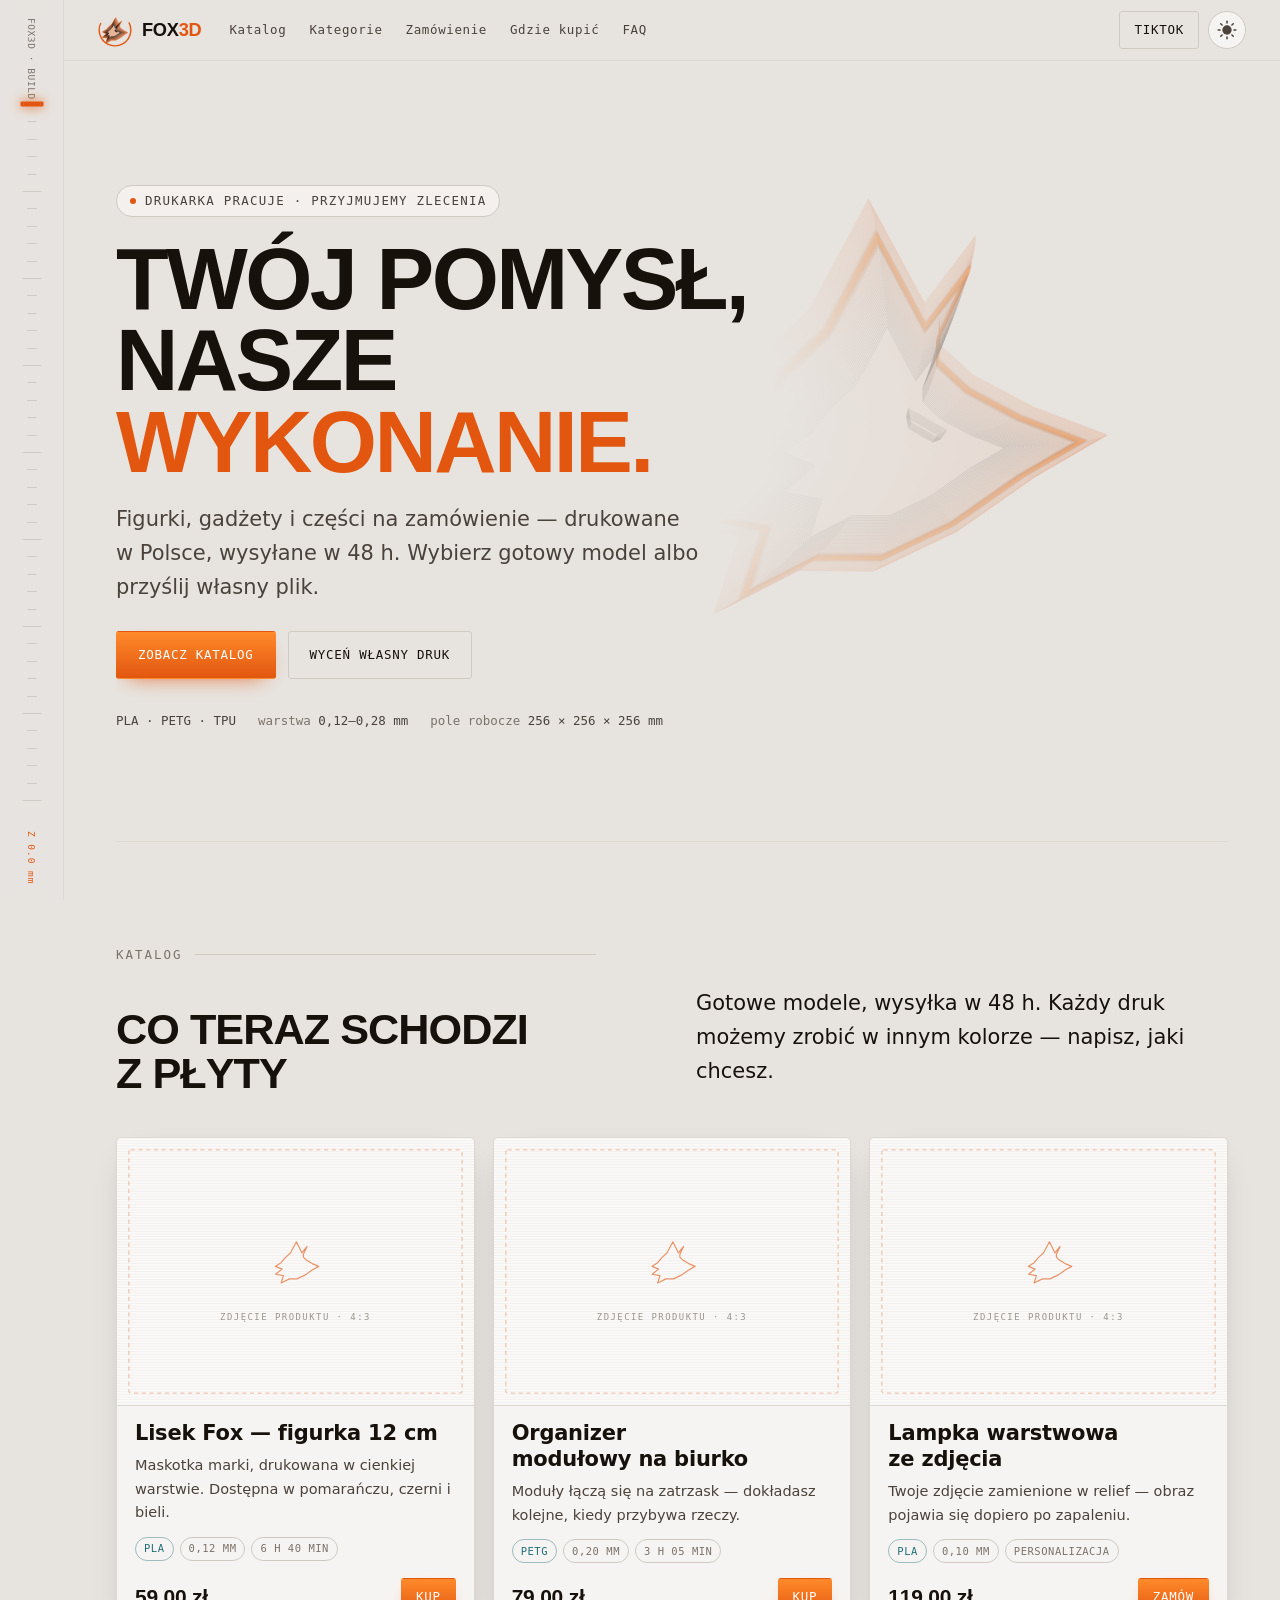
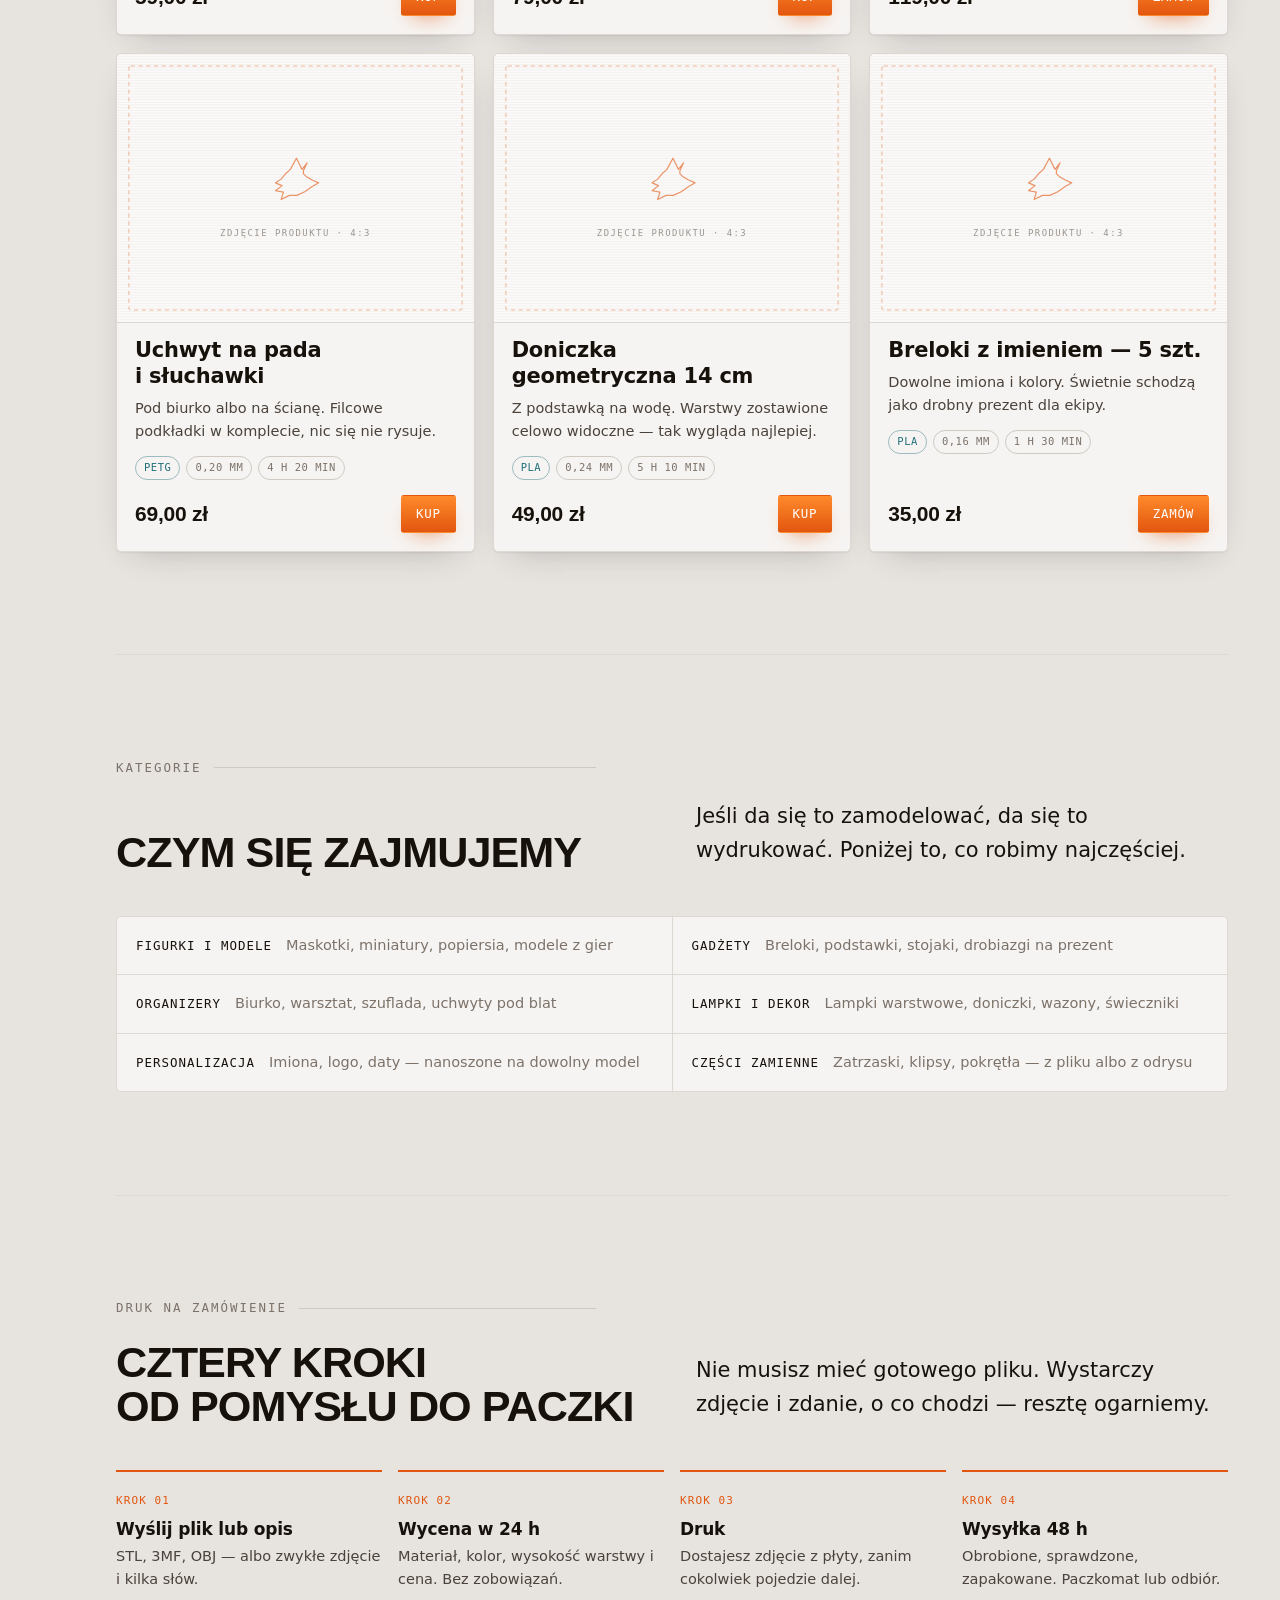
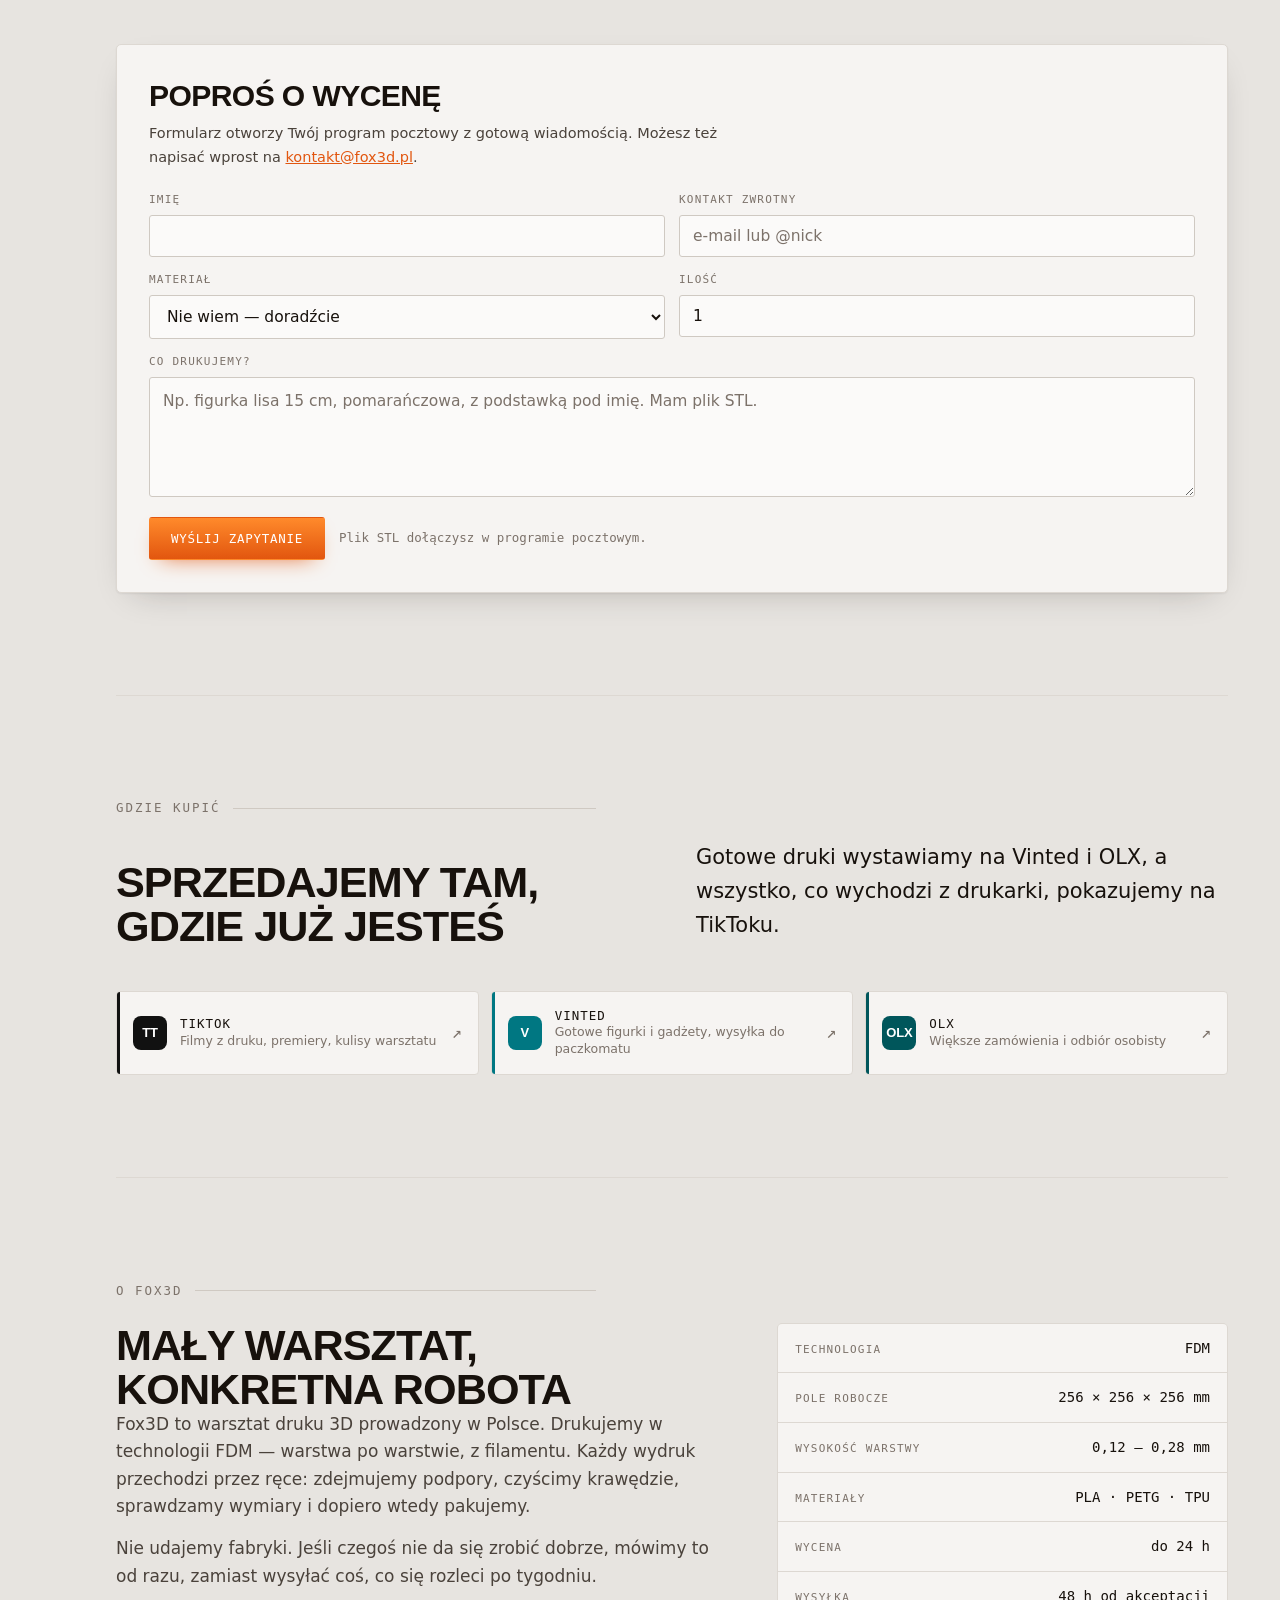
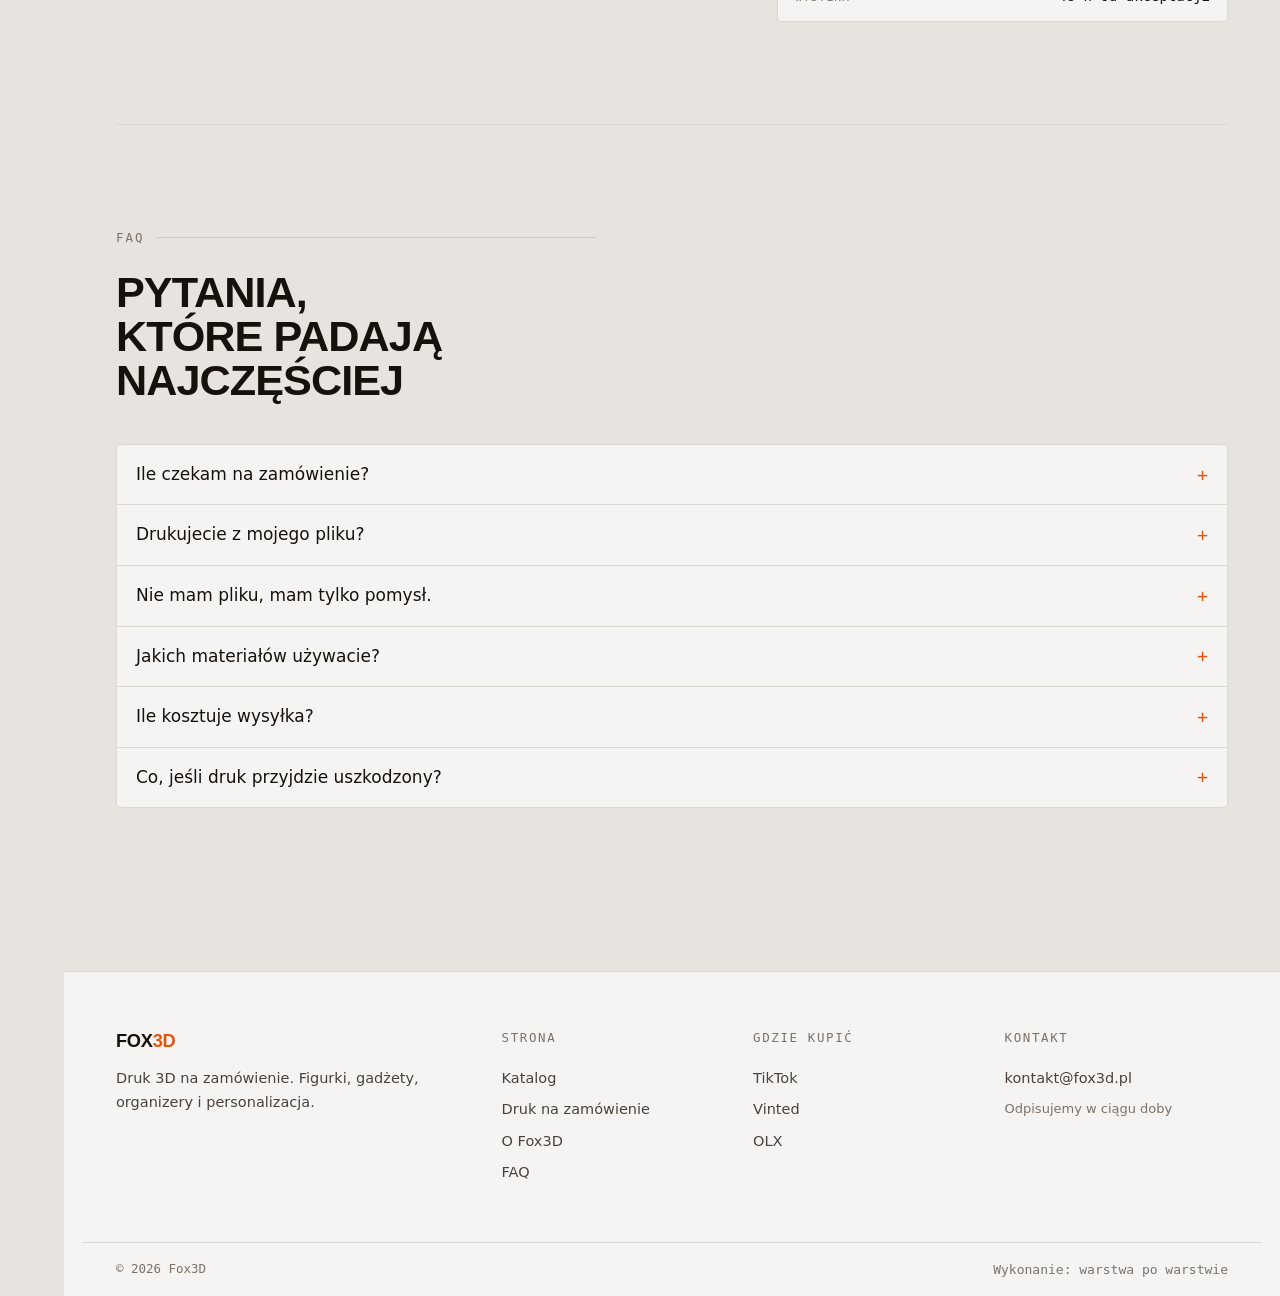
==== index.html @ 12a4b084 "Dodaj stronę Fox3D — sklep z drukiem 3D Przeniesienie gotowej aplikacji z repozytorium Cloude-work. " ====
<!doctype html>
<html lang="pl">
<head>
<meta charset="utf-8">
<meta name="viewport" content="width=device-width,initial-scale=1">
<title>Fox3D — druk 3D na zamówienie | figurki, gadżety, personalizacja</title>
<meta name="description" content="Fox3D — druk 3D na zamówienie. Figurki, gadżety, organizery i lampki drukowane w Polsce. Przyślij własny plik albo wybierz gotowy model. Wysyłka w 48 h.">
<meta name="theme-color" content="#0F0C0A" media="(prefers-color-scheme: dark)">
<meta name="theme-color" content="#E7E4E0" media="(prefers-color-scheme: light)">
<link rel="icon" href="favicon.svg" type="image/svg+xml">

<!-- ZMIEŃ: adres strony i zdjęcie podglądu, gdy będzie znany hosting -->
<meta property="og:type" content="website">
<meta property="og:title" content="Fox3D — druk 3D na zamówienie">
<meta property="og:description" content="Figurki, gadżety i części drukowane w Polsce. Przyślij własny plik albo wybierz gotowy model.">
<meta property="og:locale" content="pl_PL">

<link rel="stylesheet" href="assets/css/style.css">
</head>
<body>

<a class="skip" href="#tresc">Przejdź do treści</a>

<!-- listwa wysokości druku — rośnie przy przewijaniu -->
<div class="zrail" aria-hidden="true">
  <div class="cap">FOX3D · BUILD</div>
  <div class="ticks" id="ticks">
    <div class="fill" id="zfill"></div>
    <div class="head" id="zhead"></div>
  </div>
  <div class="zval" id="zval">Z 0.0 mm</div>
</div>

<header class="top">
  <a class="lockup" href="#gora" aria-label="Fox3D — początek strony">
    <canvas id="markCanvas" width="72" height="72" aria-hidden="true"></canvas>
    <span class="wordmark">Fox<i>3D</i></span>
  </a>

  <nav class="nav" aria-label="Główna">
    <a href="#katalog">Katalog</a>
    <a href="#kategorie">Kategorie</a>
    <a href="#zamowienie">Zamówienie</a>
    <a href="#gdzie-kupic">Gdzie kupić</a>
    <a href="#faq">FAQ</a>
  </nav>

  <div class="top-actions">
    <!-- ZMIEŃ: link do profilu TikTok -->
    <a class="btn btn-sm btn-ghost tt" href="https://www.tiktok.com/@fox3d" target="_blank" rel="noopener">TikTok</a>

    <!-- słońce zmienia się w księżyc: maska wycina kęs z tarczy, promienie chowają się do środka -->
    <button class="tgl" id="themeBtn" type="button" aria-pressed="false" aria-label="Włącz motyw ciemny">
      <svg class="tgl-icon" viewBox="0 0 24 24" aria-hidden="true" focusable="false">
        <mask id="foxMoonMask">
          <rect x="0" y="0" width="24" height="24" fill="#fff"></rect>
          <circle class="cut" cx="12" cy="12" r="7" fill="#000"></circle>
        </mask>
        <circle class="disc" cx="12" cy="12" r="5.6" mask="url(#foxMoonMask)"></circle>
        <g class="rays" stroke-linecap="round">
          <line x1="12" y1="1.4" x2="12" y2="3.6"></line>
          <line x1="12" y1="20.4" x2="12" y2="22.6"></line>
          <line x1="1.4" y1="12" x2="3.6" y2="12"></line>
          <line x1="20.4" y1="12" x2="22.6" y2="12"></line>
          <line x1="4.5" y1="4.5" x2="6.1" y2="6.1"></line>
          <line x1="17.9" y1="17.9" x2="19.5" y2="19.5"></line>
          <line x1="4.5" y1="19.5" x2="6.1" y2="17.9"></line>
          <line x1="17.9" y1="6.1" x2="19.5" y2="4.5"></line>
        </g>
      </svg>
    </button>
  </div>
</header>

<main id="tresc">
  <span id="gora"></span>

  <!-- ============================ HERO ============================ -->
  <section class="hero">
    <canvas id="foxCanvas" aria-hidden="true"></canvas>
    <div class="hero-inner">
      <span class="badge" style="--i:0"><span class="live" aria-hidden="true"></span>Drukarka pracuje · przyjmujemy zlecenia</span>
      <h1><span class="line" style="--i:1">Twój pomysł,</span><span class="line" style="--i:2">nasze <em>wykonanie.</em></span></h1>
      <p style="--i:4">Figurki, gadżety i części na zamówienie — drukowane w Polsce, wysyłane w 48 h. Wybierz gotowy model albo przyślij własny plik.</p>
      <div class="cta-row" style="--i:5">
        <a class="btn btn-primary" href="#katalog">Zobacz katalog</a>
        <a class="btn btn-ghost" href="#zamowienie">Wyceń własny druk</a>
      </div>
      <div class="specline" style="--i:6">
        <span><b>PLA · PETG · TPU</b></span>
        <span>warstwa <b>0,12–0,28 mm</b></span>
        <span>pole robocze <b>256 × 256 × 256 mm</b></span>
      </div>
    </div>
  </section>

  <!-- ============================ KATALOG ============================ -->
  <section id="katalog" class="reveal">
    <p class="eyebrow">Katalog</p>
    <div class="sec-head">
      <h2>Co teraz schodzi<br>z płyty</h2>
      <p class="lead">Gotowe modele, wysyłka w 48 h. Każdy druk możemy zrobić w innym kolorze — napisz, jaki chcesz.</p>
    </div>

    <!--
      ZMIEŃ: zdjęcia produktów.
      Wrzuć pliki do assets/img/ i podmień atrybut src w każdym <img>.
      Proporcja 4:3, najlepiej 1200 × 900 px, format .webp lub .jpg.
    -->
    <div class="grid">

      <article class="card">
        <div class="thumb"><img src="assets/img/placeholder.svg" alt="Figurka liska Fox3D, wysokość 12 cm" loading="lazy" width="1200" height="900"></div>
        <h3>Lisek Fox — figurka 12 cm</h3>
        <p class="desc">Maskotka marki, drukowana w cienkiej warstwie. Dostępna w pomarańczu, czerni i bieli.</p>
        <ul class="chips">
          <li class="chip mat">PLA</li><li class="chip">0,12 mm</li><li class="chip">6 h 40 min</li>
        </ul>
        <div class="buy">
          <span class="price">59,00 zł</span>
          <a class="btn btn-sm btn-primary" href="#gdzie-kupic">Kup</a>
        </div>
      </article>

      <article class="card">
        <div class="thumb"><img src="assets/img/placeholder.svg" alt="Modułowy organizer na biurko" loading="lazy" width="1200" height="900"></div>
        <h3>Organizer modułowy na biurko</h3>
        <p class="desc">Moduły łączą się na zatrzask — dokładasz kolejne, kiedy przybywa rzeczy.</p>
        <ul class="chips">
          <li class="chip mat">PETG</li><li class="chip">0,20 mm</li><li class="chip">3 h 05 min</li>
        </ul>
        <div class="buy">
          <span class="price">79,00 zł</span>
          <a class="btn btn-sm btn-primary" href="#gdzie-kupic">Kup</a>
        </div>
      </article>

      <article class="card">
        <div class="thumb"><img src="assets/img/placeholder.svg" alt="Lampka warstwowa z wydrukowanym zdjęciem" loading="lazy" width="1200" height="900"></div>
        <h3>Lampka warstwowa ze zdjęcia</h3>
        <p class="desc">Twoje zdjęcie zamienione w relief — obraz pojawia się dopiero po zapaleniu.</p>
        <ul class="chips">
          <li class="chip mat">PLA</li><li class="chip">0,10 mm</li><li class="chip">personalizacja</li>
        </ul>
        <div class="buy">
          <span class="price">119,00 zł</span>
          <a class="btn btn-sm btn-primary" href="#zamowienie">Zamów</a>
        </div>
      </article>

      <article class="card">
        <div class="thumb"><img src="assets/img/placeholder.svg" alt="Uchwyt na pada i słuchawki" loading="lazy" width="1200" height="900"></div>
        <h3>Uchwyt na pada i słuchawki</h3>
        <p class="desc">Pod biurko albo na ścianę. Filcowe podkładki w komplecie, nic się nie rysuje.</p>
        <ul class="chips">
          <li class="chip mat">PETG</li><li class="chip">0,20 mm</li><li class="chip">4 h 20 min</li>
        </ul>
        <div class="buy">
          <span class="price">69,00 zł</span>
          <a class="btn btn-sm btn-primary" href="#gdzie-kupic">Kup</a>
        </div>
      </article>

      <article class="card">
        <div class="thumb"><img src="assets/img/placeholder.svg" alt="Geometryczna doniczka o wysokości 14 cm" loading="lazy" width="1200" height="900"></div>
        <h3>Doniczka geometryczna 14 cm</h3>
        <p class="desc">Z podstawką na wodę. Warstwy zostawione celowo widoczne — tak wygląda najlepiej.</p>
        <ul class="chips">
          <li class="chip mat">PLA</li><li class="chip">0,24 mm</li><li class="chip">5 h 10 min</li>
        </ul>
        <div class="buy">
          <span class="price">49,00 zł</span>
          <a class="btn btn-sm btn-primary" href="#gdzie-kupic">Kup</a>
        </div>
      </article>

      <article class="card">
        <div class="thumb"><img src="assets/img/placeholder.svg" alt="Breloki z imionami, zestaw pięciu sztuk" loading="lazy" width="1200" height="900"></div>
        <h3>Breloki z imieniem — 5 szt.</h3>
        <p class="desc">Dowolne imiona i kolory. Świetnie schodzą jako drobny prezent dla ekipy.</p>
        <ul class="chips">
          <li class="chip mat">PLA</li><li class="chip">0,16 mm</li><li class="chip">1 h 30 min</li>
        </ul>
        <div class="buy">
          <span class="price">35,00 zł</span>
          <a class="btn btn-sm btn-primary" href="#zamowienie">Zamów</a>
        </div>
      </article>

    </div>
  </section>

  <!-- ============================ KATEGORIE ============================ -->
  <section id="kategorie" class="reveal">
    <p class="eyebrow">Kategorie</p>
    <div class="sec-head">
      <h2>Czym się zajmujemy</h2>
      <p class="lead">Jeśli da się to zamodelować, da się to wydrukować. Poniżej to, co robimy najczęściej.</p>
    </div>
    <ul class="cats">
      <li class="cat"><span class="cat-n">Figurki i modele</span><span class="cat-d">Maskotki, miniatury, popiersia, modele z gier</span></li>
      <li class="cat"><span class="cat-n">Gadżety</span><span class="cat-d">Breloki, podstawki, stojaki, drobiazgi na prezent</span></li>
      <li class="cat"><span class="cat-n">Organizery</span><span class="cat-d">Biurko, warsztat, szuflada, uchwyty pod blat</span></li>
      <li class="cat"><span class="cat-n">Lampki i dekor</span><span class="cat-d">Lampki warstwowe, doniczki, wazony, świeczniki</span></li>
      <li class="cat"><span class="cat-n">Personalizacja</span><span class="cat-d">Imiona, logo, daty — nanoszone na dowolny model</span></li>
      <li class="cat"><span class="cat-n">Części zamienne</span><span class="cat-d">Zatrzaski, klipsy, pokrętła — z pliku albo z odrysu</span></li>
    </ul>
  </section>

  <!-- ============================ ZAMÓWIENIE ============================ -->
  <section id="zamowienie" class="reveal">
    <p class="eyebrow">Druk na zamówienie</p>
    <div class="sec-head">
      <h2>Cztery kroki<br>od pomysłu do paczki</h2>
      <p class="lead">Nie musisz mieć gotowego pliku. Wystarczy zdjęcie i zdanie, o co chodzi — resztę ogarniemy.</p>
    </div>

    <ol class="steps">
      <li class="step"><span class="n">Krok 01</span><h3>Wyślij plik lub opis</h3>
        <p>STL, 3MF, OBJ — albo zwykłe zdjęcie i kilka słów.</p></li>
      <li class="step"><span class="n">Krok 02</span><h3>Wycena w 24 h</h3>
        <p>Materiał, kolor, wysokość warstwy i cena. Bez zobowiązań.</p></li>
      <li class="step"><span class="n">Krok 03</span><h3>Druk</h3>
        <p>Dostajesz zdjęcie z płyty, zanim cokolwiek pojedzie dalej.</p></li>
      <li class="step"><span class="n">Krok 04</span><h3>Wysyłka 48 h</h3>
        <p>Obrobione, sprawdzone, zapakowane. Paczkomat lub odbiór.</p></li>
    </ol>

    <div class="form-wrap">
      <form id="wycena" class="form" novalidate>
        <h3 class="form-title">Poproś o wycenę</h3>
        <p class="form-sub">Formularz otworzy Twój program pocztowy z gotową wiadomością. Możesz też napisać wprost na <a id="mailLink" href="mailto:kontakt@fox3d.pl">kontakt@fox3d.pl</a>.</p>

        <div class="fields">
          <label class="field">
            <span>Imię</span>
            <input type="text" name="imie" id="f-imie" autocomplete="given-name" required>
          </label>
          <label class="field">
            <span>Kontakt zwrotny</span>
            <input type="text" name="kontakt" id="f-kontakt" placeholder="e-mail lub @nick" required>
          </label>
          <label class="field">
            <span>Materiał</span>
            <select name="material" id="f-material">
              <option>Nie wiem — doradźcie</option>
              <option>PLA — figurki, dekoracje</option>
              <option>PETG — rzeczy używane na co dzień</option>
              <option>TPU — elastyczne</option>
            </select>
          </label>
          <label class="field">
            <span>Ilość</span>
            <input type="number" name="ilosc" id="f-ilosc" min="1" value="1" inputmode="numeric">
          </label>
          <label class="field field-wide">
            <span>Co drukujemy?</span>
            <textarea name="opis" id="f-opis" rows="4" placeholder="Np. figurka lisa 15 cm, pomarańczowa, z podstawką pod imię. Mam plik STL." required></textarea>
          </label>
        </div>

        <div class="form-foot">
          <button class="btn btn-primary" type="submit">Wyślij zapytanie</button>
          <span class="form-note" id="formNote" role="status">Plik STL dołączysz w programie pocztowym.</span>
        </div>
      </form>
    </div>
  </section>

  <!-- ============================ GDZIE KUPIĆ ============================ -->
  <section id="gdzie-kupic" class="reveal">
    <p class="eyebrow">Gdzie kupić</p>
    <div class="sec-head">
      <h2>Sprzedajemy tam,<br>gdzie już jesteś</h2>
      <p class="lead">Gotowe druki wystawiamy na Vinted i OLX, a wszystko, co wychodzi z drukarki, pokazujemy na TikToku.</p>
    </div>

    <!-- ZMIEŃ: linki do profili. Kafel, którego nie używasz, po prostu usuń. -->
    <div class="markets">
      <a class="market m-tiktok" href="https://www.tiktok.com/@fox3d" target="_blank" rel="noopener">
        <span class="glyph" aria-hidden="true">TT</span>
        <span class="txt"><span class="nm">TikTok</span><span class="sub">Filmy z druku, premiery, kulisy warsztatu</span></span>
        <span class="arw" aria-hidden="true">↗</span>
      </a>
      <a class="market m-vinted" href="https://www.vinted.pl/member/fox3d" target="_blank" rel="noopener">
        <span class="glyph" aria-hidden="true">V</span>
        <span class="txt"><span class="nm">Vinted</span><span class="sub">Gotowe figurki i gadżety, wysyłka do paczkomatu</span></span>
        <span class="arw" aria-hidden="true">↗</span>
      </a>
      <a class="market m-olx" href="https://www.olx.pl/oferty/uzytkownik/fox3d/" target="_blank" rel="noopener">
        <span class="glyph" aria-hidden="true">OLX</span>
        <span class="txt"><span class="nm">OLX</span><span class="sub">Większe zamówienia i odbiór osobisty</span></span>
        <span class="arw" aria-hidden="true">↗</span>
      </a>
    </div>
  </section>

  <!-- ============================ O FOX3D ============================ -->
  <section id="o-nas" class="reveal">
    <p class="eyebrow">O Fox3D</p>
    <div class="split">
      <div>
        <h2>Mały warsztat,<br>konkretna robota</h2>
        <p>Fox3D to warsztat druku 3D prowadzony w Polsce. Drukujemy w technologii FDM — warstwa po warstwie, z filamentu. Każdy wydruk przechodzi przez ręce: zdejmujemy podpory, czyścimy krawędzie, sprawdzamy wymiary i dopiero wtedy pakujemy.</p>
        <p>Nie udajemy fabryki. Jeśli czegoś nie da się zrobić dobrze, mówimy to od razu, zamiast wysyłać coś, co się rozleci po tygodniu.</p>
      </div>
      <dl class="specs">
        <div><dt>Technologia</dt><dd>FDM</dd></div>
        <div><dt>Pole robocze</dt><dd>256 × 256 × 256 mm</dd></div>
        <div><dt>Wysokość warstwy</dt><dd>0,12 – 0,28 mm</dd></div>
        <div><dt>Materiały</dt><dd>PLA · PETG · TPU</dd></div>
        <div><dt>Wycena</dt><dd>do 24 h</dd></div>
        <div><dt>Wysyłka</dt><dd>48 h od akceptacji</dd></div>
      </dl>
    </div>
  </section>

  <!-- ============================ FAQ ============================ -->
  <section id="faq" class="reveal">
    <p class="eyebrow">FAQ</p>
    <div class="sec-head">
      <h2>Pytania,<br>które padają najczęściej</h2>
    </div>
    <div class="faq">
      <details>
        <summary>Ile czekam na zamówienie?</summary>
        <p>Gotowe modele z katalogu wysyłamy w 48 h. Przy druku na zamówienie doliczasz czas wyceny (do 24 h) i sam druk — przy typowej figurce to kolejny dzień. Duże albo wielosztukowe zlecenia potrafią zająć tydzień; zawsze podajemy termin przed startem.</p>
      </details>
      <details>
        <summary>Drukujecie z mojego pliku?</summary>
        <p>Tak. Przyjmujemy STL, 3MF i OBJ. Sprawdzamy model przed drukiem i odzywamy się, jeśli coś wymaga poprawki — na przykład za cienkie ścianki albo brak płaskiej podstawy.</p>
      </details>
      <details>
        <summary>Nie mam pliku, mam tylko pomysł.</summary>
        <p>To też robimy. Wyślij zdjęcie, szkic albo opis. Przy prostych kształtach model przygotowujemy w cenie druku; przy bardziej rozbudowanych doliczamy koszt modelowania i podajemy go w wycenie, zanim cokolwiek zaczniemy.</p>
      </details>
      <details>
        <summary>Jakich materiałów używacie?</summary>
        <p>PLA do figurek i dekoracji — najładniej wychodzą detale. PETG do rzeczy używanych na co dzień: jest twardszy i znosi ciepło, więc nadaje się na uchwyty czy części do auta. TPU tam, gdzie coś ma być elastyczne.</p>
      </details>
      <details>
        <summary>Ile kosztuje wysyłka?</summary>
        <p>Paczkomat 12 zł, kurier 18 zł. Przy zamówieniach powyżej 200 zł wysyłka jest po naszej stronie. Odbiór osobisty po umówieniu — za darmo.</p>
      </details>
      <details>
        <summary>Co, jeśli druk przyjdzie uszkodzony?</summary>
        <p>Napisz i wyślij zdjęcie. Drukujemy ponownie na nasz koszt albo zwracamy pieniądze — decydujesz Ty. Nie robimy z tego procedury.</p>
      </details>
    </div>
  </section>
</main>

<footer class="foot">
  <div class="foot-in">
    <div class="foot-brand">
      <span class="wordmark">Fox<i>3D</i></span>
      <p>Druk 3D na zamówienie. Figurki, gadżety, organizery i personalizacja.</p>
    </div>

    <div class="foot-col">
      <h4>Strona</h4>
      <a href="#katalog">Katalog</a>
      <a href="#zamowienie">Druk na zamówienie</a>
      <a href="#o-nas">O Fox3D</a>
      <a href="#faq">FAQ</a>
    </div>

    <div class="foot-col">
      <h4>Gdzie kupić</h4>
      <!-- ZMIEŃ: te same linki co w sekcji „Gdzie kupić" -->
      <a href="https://www.tiktok.com/@fox3d" target="_blank" rel="noopener">TikTok</a>
      <a href="https://www.vinted.pl/member/fox3d" target="_blank" rel="noopener">Vinted</a>
      <a href="https://www.olx.pl/oferty/uzytkownik/fox3d/" target="_blank" rel="noopener">OLX</a>
    </div>

    <div class="foot-col">
      <h4>Kontakt</h4>
      <!-- ZMIEŃ: prawdziwy adres e-mail -->
      <a href="mailto:kontakt@fox3d.pl">kontakt@fox3d.pl</a>
      <span class="muted">Odpisujemy w ciągu doby</span>
    </div>
  </div>
  <div class="foot-bar">
    <span>© <span id="rok">2026</span> Fox3D</span>
    <span class="muted">Wykonanie: warstwa po warstwie</span>
  </div>
</footer>

<script src="assets/js/main.js"></script>
</body>
</html>
---- assets/css/style.css ----
/* ==========================================================================
   FOX3D — arkusz stylów
   Tokeny: :root = motyw jasny („płyta robocza")
           dark  = motyw ciemny („komora druku")
   Kolejność motywów: system → preferencja OS → ręczny przełącznik.
   Żaden kolor nie jest definiowany wyłącznie wewnątrz media query.
   ========================================================================== */

:root{
  /* marka */
  --flame:      #E2560F;
  --ember:      #FF8A2B;
  --support:    #1F6F79;

  /* podłoże i powierzchnie */
  --ground:     #E7E4E0;
  --surface:    #F6F4F2;
  --surface-2:  #FBFAF9;
  --line:       #CFC9C2;
  --line-soft:  #DDD8D2;

  /* tekst */
  --ink:        #17110C;
  --ink-2:      #4A423B;
  --ink-3:      #7C726A;

  --mark-hi:    #17110C;
  --shadow:     0 1px 2px rgba(23,17,12,.06), 0 12px 34px -18px rgba(23,17,12,.30);
  --layer-tex:  rgba(23,17,12,.045);
  --on-flame:   #FFFFFF;

  /* typografia */
  --display: "Arial Black","Helvetica Neue Black","Liberation Sans",Helvetica,Arial,sans-serif;
  --body: ui-sans-serif,system-ui,-apple-system,"Segoe UI",Roboto,"Liberation Sans",Arial,sans-serif;
  --mono: ui-monospace,"SF Mono","Cascadia Mono","DejaVu Sans Mono",Menlo,Consolas,monospace;

  --s-1: .78rem;
  --s0:  1.0625rem;
  --s1:  1.31rem;
  --s2:  1.88rem;
  --s3:  2.7rem;
  --s4:  clamp(2.9rem, 7.4vw, 5.4rem);

  --rail: 64px;
  --maxw: 1180px;
}

@media (prefers-color-scheme: dark){
  :root:not([data-theme="light"]){
    --flame:     #F4661B;
    --ember:     #FF9445;
    --support:   #3FA8B4;

    --ground:    #0F0C0A;
    --surface:   #171310;
    --surface-2: #1F1A16;
    --line:      #322A24;
    --line-soft: #262019;

    --ink:       #F2EFEC;
    --ink-2:     #BFB5AC;
    --ink-3:     #8A7F76;

    --mark-hi:   #F2EFEC;
    --shadow:    0 1px 2px rgba(0,0,0,.5), 0 18px 46px -20px rgba(0,0,0,.85);
    --layer-tex: rgba(242,239,236,.035);
    --on-flame:  #150B04;
  }
}

:root[data-theme="dark"]{
  --flame:     #F4661B;
  --ember:     #FF9445;
  --support:   #3FA8B4;

  --ground:    #0F0C0A;
  --surface:   #171310;
  --surface-2: #1F1A16;
  --line:      #322A24;
  --line-soft: #262019;

  --ink:       #F2EFEC;
  --ink-2:     #BFB5AC;
  --ink-3:     #8A7F76;

  --mark-hi:   #F2EFEC;
  --shadow:    0 1px 2px rgba(0,0,0,.5), 0 18px 46px -20px rgba(0,0,0,.85);
  --layer-tex: rgba(242,239,236,.035);
  --on-flame:  #150B04;
}

*{ box-sizing:border-box; }

:root{ interpolate-size:allow-keywords; }

html{ scroll-behavior:smooth; scroll-padding-top:118px; }
@media (min-width:900px){ html{ scroll-padding-top:86px; } }
@media (prefers-reduced-motion:reduce){ html{ scroll-behavior:auto; } }

body{
  margin:0;
  background:var(--ground);
  color:var(--ink);
  font-family:var(--body);
  font-size:var(--s0);
  line-height:1.62;
  -webkit-font-smoothing:antialiased;
  overflow-x:hidden;
}

img{ max-width:100%; height:auto; display:block; }

:focus-visible{ outline:2px solid var(--flame); outline-offset:3px; border-radius:3px; }

.skip{
  position:absolute; left:8px; top:-60px; z-index:100;
  background:var(--flame); color:var(--on-flame);
  padding:10px 16px; border-radius:3px; text-decoration:none;
  font-family:var(--mono); font-size:var(--s-1);
  transition:top .18s;
}
.skip:focus{ top:8px; }

/* ---------- listwa Z ------------------------------------------------ */
.zrail{
  position:fixed; left:0; top:0; bottom:0; width:var(--rail);
  border-right:1px solid var(--line-soft);
  background:color-mix(in srgb, var(--ground) 86%, transparent);
  -webkit-backdrop-filter:blur(6px); backdrop-filter:blur(6px);
  display:none; flex-direction:column; align-items:center;
  justify-content:space-between; padding:18px 0 16px;
  z-index:40; font-family:var(--mono); font-size:9.5px;
  letter-spacing:.06em; color:var(--ink-3);
}
.zrail .ticks{ position:absolute; inset:104px 0 100px; }
.zrail .tick{ position:absolute; left:50%; transform:translateX(-50%);
  width:9px; height:1px; background:var(--line); }
.zrail .tick.maj{ width:19px; }
.zrail .fill{
  position:absolute; left:50%; transform:translateX(-50%); top:0;
  width:3px; height:0; border-radius:2px;
  background:linear-gradient(to bottom,var(--flame),var(--ember));
}
.zrail .head{
  position:absolute; left:50%; top:0; transform:translate(-50%,-50%);
  width:23px; height:5px; background:var(--flame); border-radius:1px;
  box-shadow:0 0 12px var(--flame);
}
.zrail .zval{ writing-mode:vertical-rl; color:var(--flame);
  font-variant-numeric:tabular-nums; letter-spacing:.1em; }
.zrail .cap{ writing-mode:vertical-rl; }

@media (min-width:1080px){
  .zrail{ display:flex; }
  body{ padding-left:var(--rail); }
}

/* ---------- nagłówek ------------------------------------------------ */
header.top{
  position:sticky; top:0; z-index:30;
  display:flex; align-items:center; flex-wrap:wrap; gap:clamp(12px,2.4vw,28px);
  padding:11px clamp(14px,3.2vw,34px);
  border-bottom:1px solid var(--line-soft);
  background:color-mix(in srgb, var(--ground) 90%, transparent);
  -webkit-backdrop-filter:blur(10px); backdrop-filter:blur(10px);
}
.lockup{ display:flex; align-items:center; gap:10px; text-decoration:none; color:var(--ink); flex:none; }
#markCanvas{ width:34px; height:34px; display:block; }
.wordmark{
  font-family:var(--display); font-weight:900; font-size:1.14rem;
  letter-spacing:-.015em; text-transform:uppercase; line-height:1;
}
.wordmark i{ font-style:normal; color:var(--flame); }

/* Na wąskich ekranach nawigacja przenosi się pod logo jako przewijany pasek —
   lepsze niż chowanie jej całkiem za hamburgerem na stronie jednoekranowej. */
.nav{
  display:flex; gap:clamp(14px,1.8vw,24px);
  order:3; width:100%; overflow-x:auto; scrollbar-width:none;
  padding-top:9px; margin-top:2px; border-top:1px solid var(--line-soft);
}
.nav::-webkit-scrollbar{ display:none; }
.nav a{ white-space:nowrap; }
.nav a{
  position:relative;
  color:var(--ink-2); text-decoration:none;
  font-family:var(--mono); font-size:var(--s-1);
  letter-spacing:.05em; padding:4px 0;
  transition:color .18s;
}
.nav a::after{
  content:""; position:absolute; left:0; right:0; bottom:0; height:1px;
  background:var(--flame); transform:scaleX(0); transform-origin:left;
  transition:transform .26s cubic-bezier(.16,1,.3,1);
}
.nav a:hover{ color:var(--ink); }
.nav a:hover::after{ transform:scaleX(1); }
@media (prefers-reduced-motion:reduce){ .nav a::after{ transition:none; } }
@media (min-width:900px){
  .nav{ order:0; width:auto; padding-top:0; margin-top:0; border-top:0; }
}

.top-actions{ margin-left:auto; display:flex; align-items:center; gap:9px; }
.tt{ display:none; }
@media (min-width:600px){ .tt{ display:inline-flex; } }

/* ---------- przełącznik motywu ---------------------------------------
   Stan czyta się z aria-pressed, więc ikona i technologie asystujące
   nigdy się nie rozjadą. Animowane są tylko transform i opacity.       */
.tgl{
  width:38px; height:38px; flex:none;
  display:grid; place-items:center;
  border:1px solid var(--line); background:var(--surface);
  color:var(--ink-2); border-radius:999px; padding:0; cursor:pointer;
  transition:border-color .2s, color .2s, background .2s, transform .14s cubic-bezier(.32,.72,0,1);
}
.tgl:hover{ border-color:var(--flame); color:var(--flame); background:var(--surface-2); }
.tgl:active{ transform:scale(.93); }

.tgl-icon{ width:20px; height:20px; overflow:visible; }
.tgl-icon .disc{
  fill:currentColor;
  transform-box:fill-box; transform-origin:center;
  transition:transform .5s cubic-bezier(.32,.72,0,1);
}
.tgl-icon .cut{
  transform:translate(15px,-15px);          /* poza tarczą — pełne słońce */
  transition:transform .5s cubic-bezier(.32,.72,0,1);
}
.tgl-icon .rays{
  stroke:currentColor; stroke-width:1.8; fill:none;
  transform-box:fill-box; transform-origin:center;
  transition:transform .5s cubic-bezier(.32,.72,0,1), opacity .28s ease;
}

/* motyw ciemny: kęs wjeżdża na tarczę, promienie zwijają się do środka */
.tgl[aria-pressed="true"] .cut{ transform:translate(7px,-5px); }
.tgl[aria-pressed="true"] .disc{ transform:scale(1.22); }
.tgl[aria-pressed="true"] .rays{ transform:scale(.42) rotate(-45deg); opacity:0; }

@media (prefers-reduced-motion:reduce){
  /* stany zostają, znika samo przejście między nimi */
  .tgl, .tgl-icon .disc, .tgl-icon .cut, .tgl-icon .rays{ transition-duration:.001s; }
  .tgl:active{ transform:none; }
}

/* ---------- układ sekcji -------------------------------------------- */
main{ max-width:var(--maxw); margin:0 auto; padding:0 clamp(16px,3.4vw,34px); }
section{ padding:clamp(58px,8vw,108px) 0; border-top:1px solid var(--line-soft); }
section.hero{ border-top:0; }

.eyebrow{
  font-family:var(--mono); font-size:var(--s-1); letter-spacing:.16em;
  text-transform:uppercase; color:var(--ink-3);
  display:flex; align-items:center; gap:12px; margin:0 0 22px;
}
.eyebrow::after{
  content:""; height:1px; flex:1; background:var(--line);
  transform-origin:left; transform:scaleX(0);
  transition:transform .7s cubic-bezier(.2,.7,.2,1);
}
.reveal.in .eyebrow::after{ transform:scaleX(1); }

.sec-head{ display:grid; gap:8px 48px; margin-bottom:clamp(26px,4vw,42px); }
@media (min-width:900px){
  .sec-head{ grid-template-columns:1fr 1fr; align-items:end; }
  .sec-head .lead{ padding-bottom:6px; }
}

h1{
  font-family:var(--display); font-weight:900; text-transform:uppercase;
  font-size:var(--s4); line-height:.94; letter-spacing:-.03em;
  margin:0 0 20px; text-wrap:balance;
}
h1 em{ font-style:normal; color:var(--flame); }

h2{
  font-family:var(--display); font-weight:900; text-transform:uppercase;
  font-size:var(--s3); line-height:1.02; letter-spacing:-.022em;
  margin:0; text-wrap:balance;
}
h3{ font-size:var(--s1); line-height:1.24; margin:0 0 7px;
  letter-spacing:-.01em; text-wrap:balance; }
h4{ font-family:var(--mono); font-size:var(--s-1); letter-spacing:.13em;
  text-transform:uppercase; color:var(--ink-3); margin:0 0 12px; font-weight:400; }

p{ margin:0 0 14px; max-width:64ch; color:var(--ink-2); }
p.lead{ font-size:var(--s1); color:var(--ink); max-width:52ch; margin:0; }
a{ color:var(--flame); }

.reveal{
  opacity:0; transform:translateY(10px);
  transition:opacity .55s ease, transform .55s cubic-bezier(.2,.7,.2,1);
}
.reveal.in{ opacity:1; transform:none; }
@media (prefers-reduced-motion:reduce){
  .reveal{ opacity:1; transform:none; transition:none; }
  .eyebrow::after{ transform:scaleX(1); transition:none; }
}

.split{ display:grid; gap:clamp(24px,4vw,54px); }
@media (min-width:900px){ .split{ grid-template-columns:1.15fr .85fr; align-items:start; } }

/* ---------- przyciski ------------------------------------------------ */
.btn{
  display:inline-flex; align-items:center; justify-content:center; gap:9px;
  font-family:var(--mono); font-size:var(--s-1); letter-spacing:.06em;
  text-transform:uppercase; text-decoration:none; white-space:nowrap;
  padding:13px 21px; border-radius:3px; border:1px solid transparent;
  cursor:pointer; transition:transform .16s, box-shadow .2s, background .2s, border-color .2s, color .2s;
}
.btn-sm{ padding:8px 14px; }
.btn-primary{
  background:linear-gradient(180deg,var(--ember),var(--flame));
  color:var(--on-flame); box-shadow:0 8px 22px -12px var(--flame);
}
.btn-primary:hover{ transform:translateY(-1px); box-shadow:0 14px 28px -12px var(--flame); }
.btn:active{ transform:scale(.97); }
.btn-ghost{ border-color:var(--line); color:var(--ink); background:transparent; }
.btn-ghost:hover{ border-color:var(--flame); color:var(--flame); }
@media (prefers-reduced-motion:reduce){ .btn:hover, .btn:active{ transform:none; } }

/* ---------- hero ----------------------------------------------------- */
.hero{
  position:relative; isolation:isolate; overflow:hidden;
  min-height:min(88vh,780px); display:flex; align-items:center;
  padding:clamp(48px,7vw,92px) 0 clamp(44px,6vw,76px);
}
#foxCanvas{
  position:absolute; inset:-10% -10% -10% -6%;
  z-index:-1; pointer-events:none;
}
.hero::after{
  content:""; position:absolute; inset:0; z-index:-1; pointer-events:none;
  background:radial-gradient(120% 78% at 18% 46%, var(--ground) 34%, transparent 74%);
}
.hero-inner{ max-width:41rem; }
.hero p{ font-size:var(--s0); max-width:46ch; }
@media (min-width:640px){ .hero p{ font-size:var(--s1); max-width:44ch; } }

.badge{
  display:inline-flex; align-items:center; gap:9px;
  font-family:var(--mono); font-size:var(--s-1); letter-spacing:.1em;
  text-transform:uppercase; color:var(--ink-2);
  border:1px solid var(--line); border-radius:999px;
  padding:5px 13px; background:color-mix(in srgb,var(--surface) 78%, transparent);
  margin-bottom:22px;
}
.badge .live{
  width:6px; height:6px; border-radius:50%; background:var(--flame);
  box-shadow:0 0 0 0 color-mix(in srgb,var(--flame) 45%, transparent);
  animation:pulse 2.6s ease-out infinite;
}
@keyframes pulse{ 70%{ box-shadow:0 0 0 9px transparent; } 100%{ box-shadow:0 0 0 0 transparent; } }
@media (prefers-reduced-motion:reduce){ .badge .live{ animation:none; } }

/* Wejście hero: kolejność ma znaczyć to samo, co kolejność czytania —
   plakietka, nagłówek linia po linii, opis, przyciski, parametry.
   Kolejność steruje zmienną --i, ustawioną w HTML. */
.hero-inner > *,
.hero h1 .line{
  animation:rise .62s cubic-bezier(.16,1,.3,1) backwards;
  animation-delay:calc(var(--i,0) * 70ms + 90ms);
}
.hero h1{ animation:none; }
.hero h1 .line{ display:block; }

@keyframes rise{
  from{ opacity:0; transform:translateY(15px); }
}
@media (prefers-reduced-motion:reduce){
  .hero-inner > *, .hero h1 .line{ animation:none; }
}

.cta-row{ display:flex; flex-wrap:wrap; gap:12px; margin-top:26px; }
.specline{
  display:flex; flex-wrap:wrap; gap:6px 22px; margin-top:32px;
  font-family:var(--mono); font-size:var(--s-1); color:var(--ink-3);
  font-variant-numeric:tabular-nums;
}
.specline b{ color:var(--ink-2); font-weight:400; }

/* ---------- karty produktów ------------------------------------------ */
.grid{ display:grid; gap:18px;
  grid-template-columns:repeat(auto-fill,minmax(min(100%,278px),1fr)); }

.card{
  display:flex; flex-direction:column;
  background:var(--surface); border:1px solid var(--line-soft);
  border-radius:5px; padding:18px; box-shadow:var(--shadow);
  transition:transform .2s cubic-bezier(.2,.7,.2,1), border-color .2s;
}
.card:hover{ transform:translateY(-3px); border-color:var(--flame); }
@media (prefers-reduced-motion:reduce){ .card:hover{ transform:none; } }

.thumb{
  margin:-18px -18px 15px; border-bottom:1px solid var(--line-soft);
  border-radius:5px 5px 0 0; overflow:hidden; background:var(--surface-2);
}
.thumb img{
  width:100%; aspect-ratio:4/3; object-fit:cover;
  transition:transform .45s cubic-bezier(.16,1,.3,1);
}
.card:hover .thumb img{ transform:scale(1.04); }
@media (prefers-reduced-motion:reduce){ .card:hover .thumb img{ transform:none; } }

.card .desc{ font-size:14.5px; margin:0; }
.chips{ display:flex; flex-wrap:wrap; gap:6px; margin:12px 0 0; padding:0; list-style:none; }
.chip{
  font-family:var(--mono); font-size:10.5px; letter-spacing:.05em;
  text-transform:uppercase; border:1px solid var(--line); color:var(--ink-3);
  padding:2.5px 8px; border-radius:999px; font-variant-numeric:tabular-nums;
}
.chip.mat{ color:var(--support); border-color:color-mix(in srgb,var(--support) 42%, transparent); }

.buy{ display:flex; align-items:center; gap:12px; margin-top:auto; padding-top:15px; }
.price{
  font-family:var(--display); font-weight:900; font-size:var(--s1);
  letter-spacing:-.01em; font-variant-numeric:tabular-nums;
}
.buy .btn{ margin-left:auto; }

/* ---------- kategorie ------------------------------------------------- */
.cats{
  list-style:none; margin:0; padding:0;
  display:grid; gap:1px; background:var(--line-soft);
  border:1px solid var(--line-soft); border-radius:5px; overflow:hidden;
}
@media (min-width:760px){ .cats{ grid-template-columns:1fr 1fr; } }
.cat{
  background:var(--surface); padding:17px 19px;
  display:flex; flex-wrap:wrap; align-items:baseline; gap:4px 14px;
  transition:background .18s;
}
.cat:hover{ background:var(--surface-2); }
.cat-n{ font-family:var(--mono); font-size:var(--s-1); letter-spacing:.08em;
  text-transform:uppercase; color:var(--ink); }
.cat-d{ font-size:14.5px; color:var(--ink-3); }

/* ---------- kroki ------------------------------------------------------ */
.steps{
  list-style:none; margin:0 0 clamp(30px,5vw,52px); padding:0;
  display:grid; gap:16px;
  grid-template-columns:repeat(auto-fit,minmax(min(100%,204px),1fr));
}
.step{ border-top:2px solid var(--flame); padding-top:13px; }
.step .n{ font-family:var(--mono); font-size:11px; color:var(--flame); letter-spacing:.1em;
  text-transform:uppercase; }
.step h3{ margin:6px 0 5px; font-size:var(--s0); }
.step p{ font-size:14.5px; margin:0; }

/* ---------- formularz --------------------------------------------------- */
.form-wrap{
  background:var(--surface); border:1px solid var(--line-soft);
  border-radius:5px; padding:clamp(20px,3.4vw,32px); box-shadow:var(--shadow);
}
.form-title{ font-family:var(--display); font-weight:900; text-transform:uppercase;
  font-size:var(--s2); letter-spacing:-.02em; margin:0 0 8px; }
.form-sub{ font-size:14.5px; margin:0 0 22px; }

.fields{ display:grid; gap:14px; }
@media (min-width:700px){ .fields{ grid-template-columns:1fr 1fr; } }
.field{ display:flex; flex-direction:column; gap:6px; }
.field-wide{ grid-column:1 / -1; }
.field > span{
  font-family:var(--mono); font-size:11px; letter-spacing:.11em;
  text-transform:uppercase; color:var(--ink-3);
}
.field input, .field select, .field textarea{
  font-family:inherit; font-size:15.5px; color:var(--ink);
  background:var(--surface-2); border:1px solid var(--line);
  border-radius:3px; padding:11px 13px; width:100%;
  transition:border-color .18s;
}
.field textarea{ resize:vertical; min-height:104px; line-height:1.55; }
.field input:focus, .field select:focus, .field textarea:focus{
  border-color:var(--flame); outline:none;
}
.field input::placeholder, .field textarea::placeholder{ color:var(--ink-3); }
.field.invalid input, .field.invalid textarea{ border-color:var(--flame); }

.form-foot{ display:flex; flex-wrap:wrap; align-items:center; gap:14px; margin-top:20px; }
.form-note{ font-family:var(--mono); font-size:var(--s-1); color:var(--ink-3); }
.form-note.err{ color:var(--flame); }

/* ---------- marketplace -------------------------------------------------- */
.markets{ display:grid; gap:12px;
  grid-template-columns:repeat(auto-fit,minmax(min(100%,262px),1fr)); }
.market{
  display:flex; align-items:center; gap:13px; text-decoration:none;
  border:1px solid var(--line-soft); border-radius:4px; padding:16px;
  background:var(--surface); color:var(--ink);
  transition:border-color .2s, transform .2s cubic-bezier(.2,.7,.2,1);
  position:relative; overflow:hidden;
}
.market::before{ content:""; position:absolute; left:0; top:0; bottom:0; width:3px; background:var(--brand); }
.market:hover{ transform:translateY(-2px); border-color:var(--brand); }
@media (prefers-reduced-motion:reduce){ .market:hover{ transform:none; } }
.market .glyph{
  width:34px; height:34px; border-radius:8px; flex:none;
  display:grid; place-items:center; background:var(--brand); color:var(--brand-on);
  font-family:var(--display); font-weight:900; font-size:13px; letter-spacing:-.02em;
}
.market .txt{ display:flex; flex-direction:column; line-height:1.34; min-width:0; }
.market .nm{ font-family:var(--mono); font-size:var(--s-1); letter-spacing:.08em; text-transform:uppercase; }
.market .sub{ font-size:12.5px; color:var(--ink-3); }
.market .arw{ margin-left:auto; color:var(--ink-3); font-family:var(--mono); }

.m-tiktok{ --brand:#111111; --brand-on:#FFFFFF; }
.m-vinted{ --brand:#007782; --brand-on:#FFFFFF; }
.m-olx{    --brand:#00565B; --brand-on:#FFFFFF; }

@media (prefers-color-scheme:dark){
  :root:not([data-theme="light"]) .m-tiktok{ --brand:#FE2C55; --brand-on:#FFFFFF; }
  :root:not([data-theme="light"]) .m-olx{    --brand:#23E5DB; --brand-on:#00292E; }
}
:root[data-theme="dark"] .m-tiktok{ --brand:#FE2C55; --brand-on:#FFFFFF; }
:root[data-theme="dark"] .m-olx{    --brand:#23E5DB; --brand-on:#00292E; }

/* ---------- dane techniczne ---------------------------------------------- */
.specs{
  margin:0; display:grid; gap:1px; background:var(--line-soft);
  border:1px solid var(--line-soft); border-radius:5px; overflow:hidden;
}
.specs > div{
  background:var(--surface); padding:13px 17px;
  display:flex; flex-wrap:wrap; align-items:baseline; gap:6px 16px;
}
.specs dt{
  font-family:var(--mono); font-size:11px; letter-spacing:.11em;
  text-transform:uppercase; color:var(--ink-3);
}
.specs dd{
  margin:0 0 0 auto; font-family:var(--mono); font-size:14px;
  color:var(--ink); font-variant-numeric:tabular-nums;
}

/* ---------- FAQ ----------------------------------------------------------- */
.faq{
  display:grid; gap:1px; background:var(--line-soft);
  border:1px solid var(--line-soft); border-radius:5px; overflow:hidden;
}
.faq details{ background:var(--surface); }
.faq summary{
  cursor:pointer; list-style:none; padding:16px 19px;
  font-size:var(--s0); color:var(--ink);
  display:flex; align-items:center; gap:14px;
}
.faq summary::-webkit-details-marker{ display:none; }
.faq summary::after{
  content:"+"; margin-left:auto; flex:none;
  font-family:var(--mono); color:var(--flame); font-size:1.15rem; line-height:1;
  transition:transform .2s;
}
.faq details[open] summary::after{ transform:rotate(45deg); }

/* Rozwijanie animowane natywnie — przeglądarki bez wsparcia po prostu
   otwierają odpowiedź od razu, nic się nie psuje. */
.faq details::details-content{
  block-size:0; overflow:hidden;
  transition:block-size .34s cubic-bezier(.32,.72,0,1), content-visibility .34s allow-discrete;
}
.faq details[open]::details-content{ block-size:auto; }
@media (prefers-reduced-motion:reduce){
  .faq details::details-content{ transition:none; }
}
.faq summary:hover{ background:var(--surface-2); }
.faq details p{ padding:0 19px 18px; margin:0; font-size:15px; max-width:72ch; }

/* ---------- stopka --------------------------------------------------------- */
.foot{
  border-top:1px solid var(--line-soft);
  background:var(--surface);
  margin-top:clamp(30px,5vw,60px);
}
.foot-in{
  max-width:var(--maxw); margin:0 auto;
  padding:clamp(34px,5vw,56px) clamp(16px,3.4vw,34px);
  display:grid; gap:28px;
}
@media (min-width:800px){ .foot-in{ grid-template-columns:1.6fr 1fr 1fr 1fr; } }
.foot-brand p{ font-size:14.5px; margin:12px 0 0; max-width:34ch; }
.foot-col{ display:flex; flex-direction:column; gap:7px; align-items:flex-start; }
.foot-col a{
  color:var(--ink-2); text-decoration:none; font-size:14.5px;
  border-bottom:1px solid transparent; transition:color .18s, border-color .18s;
}
.foot-col a:hover{ color:var(--flame); border-bottom-color:var(--flame); }
.muted{ color:var(--ink-3); font-size:13px; }

.foot-bar{
  border-top:1px solid var(--line-soft);
  max-width:var(--maxw); margin:0 auto;
  padding:16px clamp(16px,3.4vw,34px);
  display:flex; flex-wrap:wrap; gap:10px 24px;
  font-family:var(--mono); font-size:var(--s-1); color:var(--ink-3);
}
.foot-bar .muted{ margin-left:auto; font-family:var(--mono); }
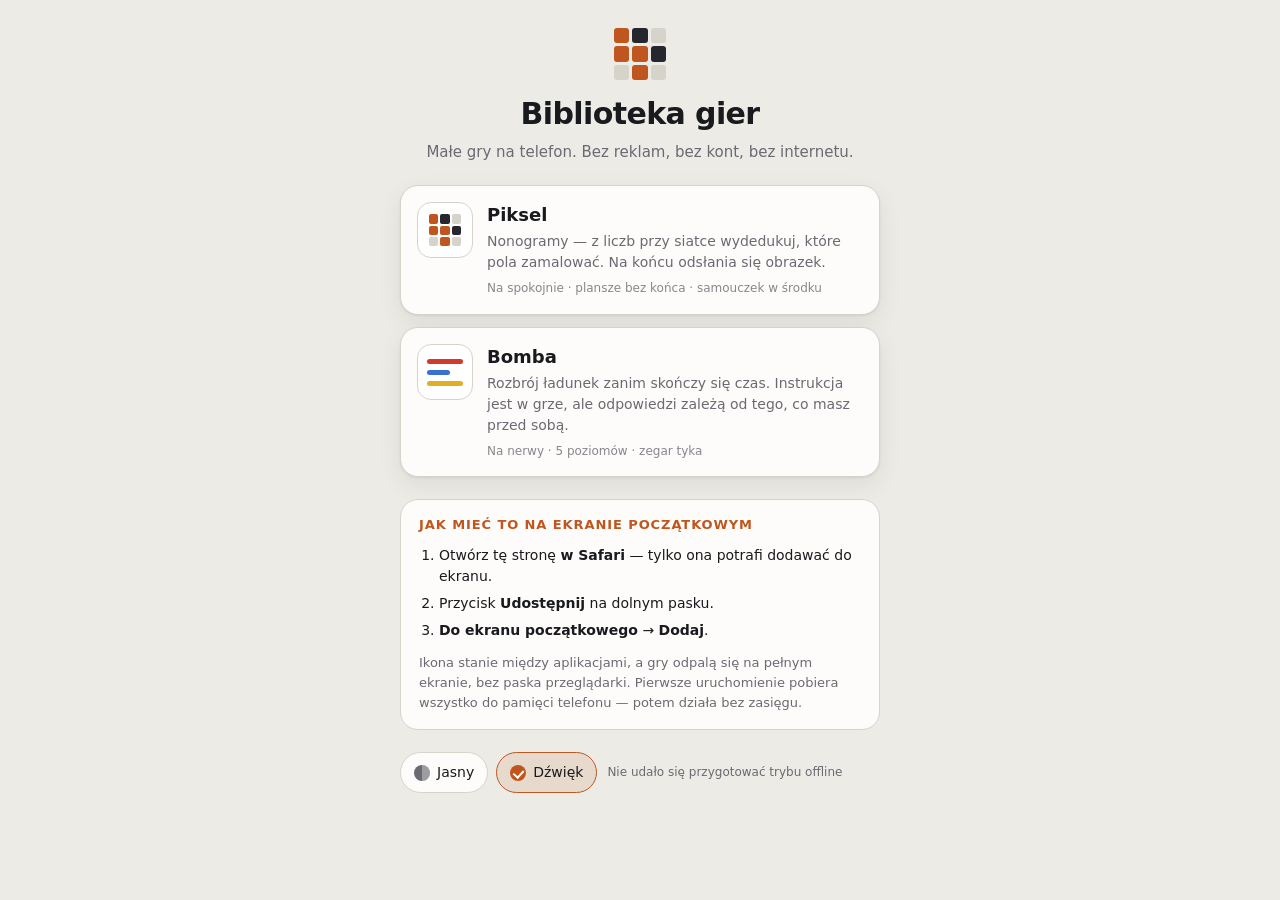
==== commit 1674cf5b: "Zastąp stronę Fox3D biblioteką gier PWA Właściwa aplikacja do przeniesienia to katalog gry/ z gałęzi" ====
--- a/index.html
+++ b/index.html
@@ -1,391 +1,98 @@
-<!doctype html>
+<!DOCTYPE html>
 <html lang="pl">
 <head>
 <meta charset="utf-8">
-<meta name="viewport" content="width=device-width,initial-scale=1">
-<title>Fox3D — druk 3D na zamówienie | figurki, gadżety, personalizacja</title>
-<meta name="description" content="Fox3D — druk 3D na zamówienie. Figurki, gadżety, organizery i lampki drukowane w Polsce. Przyślij własny plik albo wybierz gotowy model. Wysyłka w 48 h.">
-<meta name="theme-color" content="#0F0C0A" media="(prefers-color-scheme: dark)">
-<meta name="theme-color" content="#E7E4E0" media="(prefers-color-scheme: light)">
-<link rel="icon" href="favicon.svg" type="image/svg+xml">
+<title>Biblioteka gier</title>
+<meta name="viewport" content="width=device-width, initial-scale=1, viewport-fit=cover">
+<meta name="description" content="Kilka małych gier na telefon. Działają bez internetu, po dodaniu do ekranu początkowego chodzą jak aplikacja.">
 
-<!-- ZMIEŃ: adres strony i zdjęcie podglądu, gdy będzie znany hosting -->
-<meta property="og:type" content="website">
-<meta property="og:title" content="Fox3D — druk 3D na zamówienie">
-<meta property="og:description" content="Figurki, gadżety i części drukowane w Polsce. Przyślij własny plik albo wybierz gotowy model.">
-<meta property="og:locale" content="pl_PL">
+<meta name="theme-color" content="#131419" media="(prefers-color-scheme: dark)">
+<meta name="theme-color" content="#EDEBE6" media="(prefers-color-scheme: light)">
+<meta name="apple-mobile-web-app-capable" content="yes">
+<meta name="mobile-web-app-capable" content="yes">
+<meta name="apple-mobile-web-app-status-bar-style" content="black-translucent">
+<meta name="apple-mobile-web-app-title" content="Gry">
+<link rel="apple-touch-icon" href="icons/icon-180.png">
+<link rel="icon" href="icons/icon-192.png" sizes="192x192">
+<link rel="manifest" href="manifest.webmanifest">
 
-<link rel="stylesheet" href="assets/css/style.css">
+<link rel="stylesheet" href="wspolne/podstawa.css">
+<link rel="stylesheet" href="css/hub.css">
 </head>
 <body>
 
-<a class="skip" href="#tresc">Przejdź do treści</a>
+<main class="hub">
 
-<!-- listwa wysokości druku — rośnie przy przewijaniu -->
-<div class="zrail" aria-hidden="true">
-  <div class="cap">FOX3D · BUILD</div>
-  <div class="ticks" id="ticks">
-    <div class="fill" id="zfill"></div>
-    <div class="head" id="zhead"></div>
-  </div>
-  <div class="zval" id="zval">Z 0.0 mm</div>
-</div>
+  <header class="hub__head">
+    <div class="hub__mark" aria-hidden="true">
+      <span></span><span></span><span></span>
+      <span></span><span></span><span></span>
+      <span></span><span></span><span></span>
+    </div>
+    <h1>Biblioteka gier</h1>
+    <p class="hub__sub">Małe gry na telefon. Bez reklam, bez kont, bez internetu.</p>
+  </header>
 
-<header class="top">
-  <a class="lockup" href="#gora" aria-label="Fox3D — początek strony">
-    <canvas id="markCanvas" width="72" height="72" aria-hidden="true"></canvas>
-    <span class="wordmark">Fox<i>3D</i></span>
-  </a>
+  <nav class="gry" aria-label="Dostępne gry">
 
-  <nav class="nav" aria-label="Główna">
-    <a href="#katalog">Katalog</a>
-    <a href="#kategorie">Kategorie</a>
-    <a href="#zamowienie">Zamówienie</a>
-    <a href="#gdzie-kupic">Gdzie kupić</a>
-    <a href="#faq">FAQ</a>
+    <a class="gra" href="piksel/">
+      <span class="gra__ikona gra__ikona--piksel" aria-hidden="true">
+        <span></span><span></span><span></span>
+        <span></span><span></span><span></span>
+        <span></span><span></span><span></span>
+      </span>
+      <span class="gra__tresc">
+        <span class="gra__nazwa">Piksel</span>
+        <span class="gra__opis">Nonogramy — z liczb przy siatce wydedukuj, które pola zamalować. Na końcu odsłania się obrazek.</span>
+        <span class="gra__meta">Na spokojnie · plansze bez końca · samouczek w środku</span>
+      </span>
+    </a>
+
+    <a class="gra" href="bomba/">
+      <span class="gra__ikona gra__ikona--bomba" aria-hidden="true">
+        <span class="gra__kabel gra__kabel--1"></span>
+        <span class="gra__kabel gra__kabel--2"></span>
+        <span class="gra__kabel gra__kabel--3"></span>
+      </span>
+      <span class="gra__tresc">
+        <span class="gra__nazwa">Bomba</span>
+        <span class="gra__opis">Rozbrój ładunek zanim skończy się czas. Instrukcja jest w grze, ale odpowiedzi zależą od tego, co masz przed sobą.</span>
+        <span class="gra__meta">Na nerwy · 5 poziomów · zegar tyka</span>
+      </span>
+    </a>
+
   </nav>
 
-  <div class="top-actions">
-    <!-- ZMIEŃ: link do profilu TikTok -->
-    <a class="btn btn-sm btn-ghost tt" href="https://www.tiktok.com/@fox3d" target="_blank" rel="noopener">TikTok</a>
-
-    <!-- słońce zmienia się w księżyc: maska wycina kęs z tarczy, promienie chowają się do środka -->
-    <button class="tgl" id="themeBtn" type="button" aria-pressed="false" aria-label="Włącz motyw ciemny">
-      <svg class="tgl-icon" viewBox="0 0 24 24" aria-hidden="true" focusable="false">
-        <mask id="foxMoonMask">
-          <rect x="0" y="0" width="24" height="24" fill="#fff"></rect>
-          <circle class="cut" cx="12" cy="12" r="7" fill="#000"></circle>
-        </mask>
-        <circle class="disc" cx="12" cy="12" r="5.6" mask="url(#foxMoonMask)"></circle>
-        <g class="rays" stroke-linecap="round">
-          <line x1="12" y1="1.4" x2="12" y2="3.6"></line>
-          <line x1="12" y1="20.4" x2="12" y2="22.6"></line>
-          <line x1="1.4" y1="12" x2="3.6" y2="12"></line>
-          <line x1="20.4" y1="12" x2="22.6" y2="12"></line>
-          <line x1="4.5" y1="4.5" x2="6.1" y2="6.1"></line>
-          <line x1="17.9" y1="17.9" x2="19.5" y2="19.5"></line>
-          <line x1="4.5" y1="19.5" x2="6.1" y2="17.9"></line>
-          <line x1="17.9" y1="6.1" x2="19.5" y2="4.5"></line>
-        </g>
-      </svg>
-    </button>
-  </div>
-</header>
-
-<main id="tresc">
-  <span id="gora"></span>
-
-  <!-- ============================ HERO ============================ -->
-  <section class="hero">
-    <canvas id="foxCanvas" aria-hidden="true"></canvas>
-    <div class="hero-inner">
-      <span class="badge" style="--i:0"><span class="live" aria-hidden="true"></span>Drukarka pracuje · przyjmujemy zlecenia</span>
-      <h1><span class="line" style="--i:1">Twój pomysł,</span><span class="line" style="--i:2">nasze <em>wykonanie.</em></span></h1>
-      <p style="--i:4">Figurki, gadżety i części na zamówienie — drukowane w Polsce, wysyłane w 48 h. Wybierz gotowy model albo przyślij własny plik.</p>
-      <div class="cta-row" style="--i:5">
-        <a class="btn btn-primary" href="#katalog">Zobacz katalog</a>
-        <a class="btn btn-ghost" href="#zamowienie">Wyceń własny druk</a>
-      </div>
-      <div class="specline" style="--i:6">
-        <span><b>PLA · PETG · TPU</b></span>
-        <span>warstwa <b>0,12–0,28 mm</b></span>
-        <span>pole robocze <b>256 × 256 × 256 mm</b></span>
-      </div>
-    </div>
+  <section class="jak">
+    <h2 class="jak__tytul">Jak mieć to na ekranie początkowym</h2>
+    <ol class="jak__kroki">
+      <li>Otwórz tę stronę <b>w Safari</b> — tylko ona potrafi dodawać do ekranu.</li>
+      <li>Przycisk <b>Udostępnij</b> na dolnym pasku.</li>
+      <li><b>Do ekranu początkowego</b> → <b>Dodaj</b>.</li>
+    </ol>
+    <p class="jak__nota">
+      Ikona stanie między aplikacjami, a gry odpalą się na pełnym ekranie, bez paska przeglądarki.
+      Pierwsze uruchomienie pobiera wszystko do pamięci telefonu — potem działa bez zasięgu.
+    </p>
   </section>
 
-  <!-- ============================ KATALOG ============================ -->
-  <section id="katalog" class="reveal">
-    <p class="eyebrow">Katalog</p>
-    <div class="sec-head">
-      <h2>Co teraz schodzi<br>z płyty</h2>
-      <p class="lead">Gotowe modele, wysyłka w 48 h. Każdy druk możemy zrobić w innym kolorze — napisz, jaki chcesz.</p>
-    </div>
+  <div class="prefs">
+    <button class="chip" id="themeBtn" aria-pressed="false">
+      <span class="chip__ico chip__ico--motyw" aria-hidden="true"></span>
+      <span class="chip__txt">Motyw</span>
+    </button>
+    <button class="chip" id="soundBtn" aria-pressed="true">
+      <span class="chip__ico chip__ico--sound" aria-hidden="true"></span>
+      <span class="chip__txt">Dźwięk</span>
+    </button>
+    <span class="stan" id="stanOffline">Sprawdzam zapas offline…</span>
+  </div>
 
-    <!--
-      ZMIEŃ: zdjęcia produktów.
-      Wrzuć pliki do assets/img/ i podmień atrybut src w każdym <img>.
-      Proporcja 4:3, najlepiej 1200 × 900 px, format .webp lub .jpg.
-    -->
-    <div class="grid">
-
-      <article class="card">
-        <div class="thumb"><img src="assets/img/placeholder.svg" alt="Figurka liska Fox3D, wysokość 12 cm" loading="lazy" width="1200" height="900"></div>
-        <h3>Lisek Fox — figurka 12 cm</h3>
-        <p class="desc">Maskotka marki, drukowana w cienkiej warstwie. Dostępna w pomarańczu, czerni i bieli.</p>
-        <ul class="chips">
-          <li class="chip mat">PLA</li><li class="chip">0,12 mm</li><li class="chip">6 h 40 min</li>
-        </ul>
-        <div class="buy">
-          <span class="price">59,00 zł</span>
-          <a class="btn btn-sm btn-primary" href="#gdzie-kupic">Kup</a>
-        </div>
-      </article>
-
-      <article class="card">
-        <div class="thumb"><img src="assets/img/placeholder.svg" alt="Modułowy organizer na biurko" loading="lazy" width="1200" height="900"></div>
-        <h3>Organizer modułowy na biurko</h3>
-        <p class="desc">Moduły łączą się na zatrzask — dokładasz kolejne, kiedy przybywa rzeczy.</p>
-        <ul class="chips">
-          <li class="chip mat">PETG</li><li class="chip">0,20 mm</li><li class="chip">3 h 05 min</li>
-        </ul>
-        <div class="buy">
-          <span class="price">79,00 zł</span>
-          <a class="btn btn-sm btn-primary" href="#gdzie-kupic">Kup</a>
-        </div>
-      </article>
-
-      <article class="card">
-        <div class="thumb"><img src="assets/img/placeholder.svg" alt="Lampka warstwowa z wydrukowanym zdjęciem" loading="lazy" width="1200" height="900"></div>
-        <h3>Lampka warstwowa ze zdjęcia</h3>
-        <p class="desc">Twoje zdjęcie zamienione w relief — obraz pojawia się dopiero po zapaleniu.</p>
-        <ul class="chips">
-          <li class="chip mat">PLA</li><li class="chip">0,10 mm</li><li class="chip">personalizacja</li>
-        </ul>
-        <div class="buy">
-          <span class="price">119,00 zł</span>
-          <a class="btn btn-sm btn-primary" href="#zamowienie">Zamów</a>
-        </div>
-      </article>
-
-      <article class="card">
-        <div class="thumb"><img src="assets/img/placeholder.svg" alt="Uchwyt na pada i słuchawki" loading="lazy" width="1200" height="900"></div>
-        <h3>Uchwyt na pada i słuchawki</h3>
-        <p class="desc">Pod biurko albo na ścianę. Filcowe podkładki w komplecie, nic się nie rysuje.</p>
-        <ul class="chips">
-          <li class="chip mat">PETG</li><li class="chip">0,20 mm</li><li class="chip">4 h 20 min</li>
-        </ul>
-        <div class="buy">
-          <span class="price">69,00 zł</span>
-          <a class="btn btn-sm btn-primary" href="#gdzie-kupic">Kup</a>
-        </div>
-      </article>
-
-      <article class="card">
-        <div class="thumb"><img src="assets/img/placeholder.svg" alt="Geometryczna doniczka o wysokości 14 cm" loading="lazy" width="1200" height="900"></div>
-        <h3>Doniczka geometryczna 14 cm</h3>
-        <p class="desc">Z podstawką na wodę. Warstwy zostawione celowo widoczne — tak wygląda najlepiej.</p>
-        <ul class="chips">
-          <li class="chip mat">PLA</li><li class="chip">0,24 mm</li><li class="chip">5 h 10 min</li>
-        </ul>
-        <div class="buy">
-          <span class="price">49,00 zł</span>
-          <a class="btn btn-sm btn-primary" href="#gdzie-kupic">Kup</a>
-        </div>
-      </article>
-
-      <article class="card">
-        <div class="thumb"><img src="assets/img/placeholder.svg" alt="Breloki z imionami, zestaw pięciu sztuk" loading="lazy" width="1200" height="900"></div>
-        <h3>Breloki z imieniem — 5 szt.</h3>
-        <p class="desc">Dowolne imiona i kolory. Świetnie schodzą jako drobny prezent dla ekipy.</p>
-        <ul class="chips">
-          <li class="chip mat">PLA</li><li class="chip">0,16 mm</li><li class="chip">1 h 30 min</li>
-        </ul>
-        <div class="buy">
-          <span class="price">35,00 zł</span>
-          <a class="btn btn-sm btn-primary" href="#zamowienie">Zamów</a>
-        </div>
-      </article>
-
-    </div>
-  </section>
-
-  <!-- ============================ KATEGORIE ============================ -->
-  <section id="kategorie" class="reveal">
-    <p class="eyebrow">Kategorie</p>
-    <div class="sec-head">
-      <h2>Czym się zajmujemy</h2>
-      <p class="lead">Jeśli da się to zamodelować, da się to wydrukować. Poniżej to, co robimy najczęściej.</p>
-    </div>
-    <ul class="cats">
-      <li class="cat"><span class="cat-n">Figurki i modele</span><span class="cat-d">Maskotki, miniatury, popiersia, modele z gier</span></li>
-      <li class="cat"><span class="cat-n">Gadżety</span><span class="cat-d">Breloki, podstawki, stojaki, drobiazgi na prezent</span></li>
-      <li class="cat"><span class="cat-n">Organizery</span><span class="cat-d">Biurko, warsztat, szuflada, uchwyty pod blat</span></li>
-      <li class="cat"><span class="cat-n">Lampki i dekor</span><span class="cat-d">Lampki warstwowe, doniczki, wazony, świeczniki</span></li>
-      <li class="cat"><span class="cat-n">Personalizacja</span><span class="cat-d">Imiona, logo, daty — nanoszone na dowolny model</span></li>
-      <li class="cat"><span class="cat-n">Części zamienne</span><span class="cat-d">Zatrzaski, klipsy, pokrętła — z pliku albo z odrysu</span></li>
-    </ul>
-  </section>
-
-  <!-- ============================ ZAMÓWIENIE ============================ -->
-  <section id="zamowienie" class="reveal">
-    <p class="eyebrow">Druk na zamówienie</p>
-    <div class="sec-head">
-      <h2>Cztery kroki<br>od pomysłu do paczki</h2>
-      <p class="lead">Nie musisz mieć gotowego pliku. Wystarczy zdjęcie i zdanie, o co chodzi — resztę ogarniemy.</p>
-    </div>
-
-    <ol class="steps">
-      <li class="step"><span class="n">Krok 01</span><h3>Wyślij plik lub opis</h3>
-        <p>STL, 3MF, OBJ — albo zwykłe zdjęcie i kilka słów.</p></li>
-      <li class="step"><span class="n">Krok 02</span><h3>Wycena w 24 h</h3>
-        <p>Materiał, kolor, wysokość warstwy i cena. Bez zobowiązań.</p></li>
-      <li class="step"><span class="n">Krok 03</span><h3>Druk</h3>
-        <p>Dostajesz zdjęcie z płyty, zanim cokolwiek pojedzie dalej.</p></li>
-      <li class="step"><span class="n">Krok 04</span><h3>Wysyłka 48 h</h3>
-        <p>Obrobione, sprawdzone, zapakowane. Paczkomat lub odbiór.</p></li>
-    </ol>
-
-    <div class="form-wrap">
-      <form id="wycena" class="form" novalidate>
-        <h3 class="form-title">Poproś o wycenę</h3>
-        <p class="form-sub">Formularz otworzy Twój program pocztowy z gotową wiadomością. Możesz też napisać wprost na <a id="mailLink" href="mailto:kontakt@fox3d.pl">kontakt@fox3d.pl</a>.</p>
-
-        <div class="fields">
-          <label class="field">
-            <span>Imię</span>
-            <input type="text" name="imie" id="f-imie" autocomplete="given-name" required>
-          </label>
-          <label class="field">
-            <span>Kontakt zwrotny</span>
-            <input type="text" name="kontakt" id="f-kontakt" placeholder="e-mail lub @nick" required>
-          </label>
-          <label class="field">
-            <span>Materiał</span>
-            <select name="material" id="f-material">
-              <option>Nie wiem — doradźcie</option>
-              <option>PLA — figurki, dekoracje</option>
-              <option>PETG — rzeczy używane na co dzień</option>
-              <option>TPU — elastyczne</option>
-            </select>
-          </label>
-          <label class="field">
-            <span>Ilość</span>
-            <input type="number" name="ilosc" id="f-ilosc" min="1" value="1" inputmode="numeric">
-          </label>
-          <label class="field field-wide">
-            <span>Co drukujemy?</span>
-            <textarea name="opis" id="f-opis" rows="4" placeholder="Np. figurka lisa 15 cm, pomarańczowa, z podstawką pod imię. Mam plik STL." required></textarea>
-          </label>
-        </div>
-
-        <div class="form-foot">
-          <button class="btn btn-primary" type="submit">Wyślij zapytanie</button>
-          <span class="form-note" id="formNote" role="status">Plik STL dołączysz w programie pocztowym.</span>
-        </div>
-      </form>
-    </div>
-  </section>
-
-  <!-- ============================ GDZIE KUPIĆ ============================ -->
-  <section id="gdzie-kupic" class="reveal">
-    <p class="eyebrow">Gdzie kupić</p>
-    <div class="sec-head">
-      <h2>Sprzedajemy tam,<br>gdzie już jesteś</h2>
-      <p class="lead">Gotowe druki wystawiamy na Vinted i OLX, a wszystko, co wychodzi z drukarki, pokazujemy na TikToku.</p>
-    </div>
-
-    <!-- ZMIEŃ: linki do profili. Kafel, którego nie używasz, po prostu usuń. -->
-    <div class="markets">
-      <a class="market m-tiktok" href="https://www.tiktok.com/@fox3d" target="_blank" rel="noopener">
-        <span class="glyph" aria-hidden="true">TT</span>
-        <span class="txt"><span class="nm">TikTok</span><span class="sub">Filmy z druku, premiery, kulisy warsztatu</span></span>
-        <span class="arw" aria-hidden="true">↗</span>
-      </a>
-      <a class="market m-vinted" href="https://www.vinted.pl/member/fox3d" target="_blank" rel="noopener">
-        <span class="glyph" aria-hidden="true">V</span>
-        <span class="txt"><span class="nm">Vinted</span><span class="sub">Gotowe figurki i gadżety, wysyłka do paczkomatu</span></span>
-        <span class="arw" aria-hidden="true">↗</span>
-      </a>
-      <a class="market m-olx" href="https://www.olx.pl/oferty/uzytkownik/fox3d/" target="_blank" rel="noopener">
-        <span class="glyph" aria-hidden="true">OLX</span>
-        <span class="txt"><span class="nm">OLX</span><span class="sub">Większe zamówienia i odbiór osobisty</span></span>
-        <span class="arw" aria-hidden="true">↗</span>
-      </a>
-    </div>
-  </section>
-
-  <!-- ============================ O FOX3D ============================ -->
-  <section id="o-nas" class="reveal">
-    <p class="eyebrow">O Fox3D</p>
-    <div class="split">
-      <div>
-        <h2>Mały warsztat,<br>konkretna robota</h2>
-        <p>Fox3D to warsztat druku 3D prowadzony w Polsce. Drukujemy w technologii FDM — warstwa po warstwie, z filamentu. Każdy wydruk przechodzi przez ręce: zdejmujemy podpory, czyścimy krawędzie, sprawdzamy wymiary i dopiero wtedy pakujemy.</p>
-        <p>Nie udajemy fabryki. Jeśli czegoś nie da się zrobić dobrze, mówimy to od razu, zamiast wysyłać coś, co się rozleci po tygodniu.</p>
-      </div>
-      <dl class="specs">
-        <div><dt>Technologia</dt><dd>FDM</dd></div>
-        <div><dt>Pole robocze</dt><dd>256 × 256 × 256 mm</dd></div>
-        <div><dt>Wysokość warstwy</dt><dd>0,12 – 0,28 mm</dd></div>
-        <div><dt>Materiały</dt><dd>PLA · PETG · TPU</dd></div>
-        <div><dt>Wycena</dt><dd>do 24 h</dd></div>
-        <div><dt>Wysyłka</dt><dd>48 h od akceptacji</dd></div>
-      </dl>
-    </div>
-  </section>
-
-  <!-- ============================ FAQ ============================ -->
-  <section id="faq" class="reveal">
-    <p class="eyebrow">FAQ</p>
-    <div class="sec-head">
-      <h2>Pytania,<br>które padają najczęściej</h2>
-    </div>
-    <div class="faq">
-      <details>
-        <summary>Ile czekam na zamówienie?</summary>
-        <p>Gotowe modele z katalogu wysyłamy w 48 h. Przy druku na zamówienie doliczasz czas wyceny (do 24 h) i sam druk — przy typowej figurce to kolejny dzień. Duże albo wielosztukowe zlecenia potrafią zająć tydzień; zawsze podajemy termin przed startem.</p>
-      </details>
-      <details>
-        <summary>Drukujecie z mojego pliku?</summary>
-        <p>Tak. Przyjmujemy STL, 3MF i OBJ. Sprawdzamy model przed drukiem i odzywamy się, jeśli coś wymaga poprawki — na przykład za cienkie ścianki albo brak płaskiej podstawy.</p>
-      </details>
-      <details>
-        <summary>Nie mam pliku, mam tylko pomysł.</summary>
-        <p>To też robimy. Wyślij zdjęcie, szkic albo opis. Przy prostych kształtach model przygotowujemy w cenie druku; przy bardziej rozbudowanych doliczamy koszt modelowania i podajemy go w wycenie, zanim cokolwiek zaczniemy.</p>
-      </details>
-      <details>
-        <summary>Jakich materiałów używacie?</summary>
-        <p>PLA do figurek i dekoracji — najładniej wychodzą detale. PETG do rzeczy używanych na co dzień: jest twardszy i znosi ciepło, więc nadaje się na uchwyty czy części do auta. TPU tam, gdzie coś ma być elastyczne.</p>
-      </details>
-      <details>
-        <summary>Ile kosztuje wysyłka?</summary>
-        <p>Paczkomat 12 zł, kurier 18 zł. Przy zamówieniach powyżej 200 zł wysyłka jest po naszej stronie. Odbiór osobisty po umówieniu — za darmo.</p>
-      </details>
-      <details>
-        <summary>Co, jeśli druk przyjdzie uszkodzony?</summary>
-        <p>Napisz i wyślij zdjęcie. Drukujemy ponownie na nasz koszt albo zwracamy pieniądze — decydujesz Ty. Nie robimy z tego procedury.</p>
-      </details>
-    </div>
-  </section>
 </main>
 
-<footer class="foot">
-  <div class="foot-in">
-    <div class="foot-brand">
-      <span class="wordmark">Fox<i>3D</i></span>
-      <p>Druk 3D na zamówienie. Figurki, gadżety, organizery i personalizacja.</p>
-    </div>
+<div class="toast" id="toast" role="status" aria-live="polite"></div>
 
-    <div class="foot-col">
-      <h4>Strona</h4>
-      <a href="#katalog">Katalog</a>
-      <a href="#zamowienie">Druk na zamówienie</a>
-      <a href="#o-nas">O Fox3D</a>
-      <a href="#faq">FAQ</a>
-    </div>
-
-    <div class="foot-col">
-      <h4>Gdzie kupić</h4>
-      <!-- ZMIEŃ: te same linki co w sekcji „Gdzie kupić" -->
-      <a href="https://www.tiktok.com/@fox3d" target="_blank" rel="noopener">TikTok</a>
-      <a href="https://www.vinted.pl/member/fox3d" target="_blank" rel="noopener">Vinted</a>
-      <a href="https://www.olx.pl/oferty/uzytkownik/fox3d/" target="_blank" rel="noopener">OLX</a>
-    </div>
-
-    <div class="foot-col">
-      <h4>Kontakt</h4>
-      <!-- ZMIEŃ: prawdziwy adres e-mail -->
-      <a href="mailto:kontakt@fox3d.pl">kontakt@fox3d.pl</a>
-      <span class="muted">Odpisujemy w ciągu doby</span>
-    </div>
-  </div>
-  <div class="foot-bar">
-    <span>© <span id="rok">2026</span> Fox3D</span>
-    <span class="muted">Wykonanie: warstwa po warstwie</span>
-  </div>
-</footer>
-
-<script src="assets/js/main.js"></script>
+<script src="wspolne/wspolne.js"></script>
+<script src="js/hub.js"></script>
 </body>
 </html>
--- a/wspolne/podstawa.css
+++ b/wspolne/podstawa.css
@@ -0,0 +1,266 @@
+/* ==========================================================================
+   BIBLIOTEKA GIER — wspólna podstawa
+   Tokeny kolorów i te elementy, które powtarzają się w każdej grze:
+   ekrany, przyciski, plakietki, dymek z komunikatem.
+   Gra może nadpisać dowolny token u siebie — Bomba tak robi z akcentem.
+
+   Paleta jasna siedzi na gołym :root, ciemna dokłada się w dwóch miejscach:
+   z ustawień systemu i z przełącznika. Żaden kolor nie jest zdefiniowany
+   wyłącznie w media query — inaczej jeden z trybów wychodzi nieczytelny.
+   ========================================================================== */
+
+:root {
+  --bg: #EDEBE6;
+  --surface: #FDFCFA;
+  --raised: #FFFFFF;
+  --ink: #191A1E;
+  --muted: #6B6A72;
+  --line: #D6D3CB;
+  --grid-major: #9A968C;
+  --fill: #26262E;
+  --accent: #C0561F;
+  --accent-ink: #FFFFFF;
+  --accent-soft: rgba(192, 86, 31, 0.12);
+  --error: #C0392B;
+  --ok: #2F7A4F;
+  --shadow: 0 1px 2px rgba(25, 26, 30, .08), 0 8px 24px rgba(25, 26, 30, .07);
+  --radius: 14px;
+}
+
+@media (prefers-color-scheme: dark) {
+  :root:not([data-theme="light"]) {
+    --bg: #131419;
+    --surface: #1C1D24;
+    --raised: #23242C;
+    --ink: #ECEAE6;
+    --muted: #9795A0;
+    --line: #32343E;
+    --grid-major: #585C69;
+    --fill: #E9E7E2;
+    --accent: #E4813C;
+    --accent-ink: #1B1206;
+    --accent-soft: rgba(228, 129, 60, 0.16);
+    --error: #E4685C;
+    --ok: #5CC08A;
+    --shadow: 0 1px 2px rgba(0, 0, 0, .4), 0 10px 30px rgba(0, 0, 0, .35);
+  }
+}
+
+:root[data-theme="dark"] {
+  --bg: #131419;
+  --surface: #1C1D24;
+  --raised: #23242C;
+  --ink: #ECEAE6;
+  --muted: #9795A0;
+  --line: #32343E;
+  --grid-major: #585C69;
+  --fill: #E9E7E2;
+  --accent: #E4813C;
+  --accent-ink: #1B1206;
+  --accent-soft: rgba(228, 129, 60, 0.16);
+  --error: #E4685C;
+  --ok: #5CC08A;
+  --shadow: 0 1px 2px rgba(0, 0, 0, .4), 0 10px 30px rgba(0, 0, 0, .35);
+}
+
+* { box-sizing: border-box; }
+
+html, body {
+  margin: 0;
+  height: 100%;
+  overscroll-behavior: none;   /* bez „gumowego" odbijania strony na iOS */
+}
+
+body {
+  background: var(--bg);
+  color: var(--ink);
+  font: 400 16px/1.45 ui-rounded, -apple-system, BlinkMacSystemFont, "Segoe UI", system-ui, sans-serif;
+  -webkit-font-smoothing: antialiased;
+  -webkit-tap-highlight-color: transparent;
+  touch-action: manipulation;  /* zabija zoom po dwukliku */
+  user-select: none;
+  -webkit-user-select: none;
+  -webkit-touch-callout: none; /* bez menu „kopiuj" po przytrzymaniu palca */
+}
+
+button { font: inherit; color: inherit; }
+
+[disabled] { opacity: .45; cursor: default; }
+
+/* Klasy komponentów ustawiają display: flex albo grid, co samo z siebie
+   wygrywa z domyślnym display: none atrybutu hidden. Bez tej reguły
+   ukrywanie elementów przez hidden po prostu nie działa. */
+[hidden] { display: none !important; }
+
+:focus-visible {
+  outline: 2px solid var(--accent);
+  outline-offset: 2px;
+  border-radius: 6px;
+}
+
+/* ------------------------------------------------------------------ ekrany */
+
+.screen {
+  display: none;
+  position: fixed;
+  inset: 0;
+  padding: env(safe-area-inset-top) env(safe-area-inset-right)
+           env(safe-area-inset-bottom) env(safe-area-inset-left);
+}
+.screen.is-active { display: flex; flex-direction: column; }
+
+/* --------------------------------------------------------------- przyciski */
+
+.btn {
+  display: flex;
+  flex-direction: column;
+  align-items: flex-start;
+  gap: 2px;
+  width: 100%;
+  padding: 14px 16px;
+  background: var(--surface);
+  border: 1px solid var(--line);
+  border-radius: var(--radius);
+  box-shadow: var(--shadow);
+  cursor: pointer;
+  text-align: left;
+  text-decoration: none;
+  color: inherit;
+  transition: transform .12s ease, background .15s;
+}
+.btn:active { transform: scale(.985); }
+.btn__main { font-weight: 600; font-size: 17px; }
+.btn__note { font-size: 13px; color: var(--muted); }
+
+.btn--primary { background: var(--accent); border-color: transparent; }
+.btn--primary .btn__main { color: var(--accent-ink); }
+.btn--primary .btn__note { color: var(--accent-ink); opacity: .75; }
+
+/* pionowa lista przycisków i rząd plakietek — powtarza się w każdym menu */
+.stack { display: flex; flex-direction: column; gap: 10px; }
+.prefs { display: flex; flex-wrap: wrap; align-items: center; gap: 8px; }
+
+/* powrót do biblioteki, w lewym górnym rogu każdej gry */
+.wroc {
+  align-self: flex-start;
+  color: var(--muted);
+  text-decoration: none;
+  font-size: 14px;
+  padding: 6px 0;
+}
+.wroc:active { color: var(--ink); }
+
+.icon-btn {
+  flex: none;
+  width: 42px;
+  height: 42px;
+  display: grid;
+  place-items: center;
+  background: var(--surface);
+  border: 1px solid var(--line);
+  border-radius: 12px;
+  cursor: pointer;
+}
+.icon-btn svg {
+  width: 21px;
+  height: 21px;
+  fill: none;
+  stroke: currentColor;
+  stroke-width: 1.9;
+  stroke-linecap: round;
+  stroke-linejoin: round;
+}
+.icon-btn:active { background: var(--raised); }
+
+.chip {
+  display: inline-flex;
+  align-items: center;
+  gap: 7px;
+  padding: 9px 13px;
+  background: var(--surface);
+  border: 1px solid var(--line);
+  border-radius: 999px;
+  font-size: 14px;
+  cursor: pointer;
+  transition: background .15s, border-color .15s;
+}
+.chip[aria-pressed="true"] { border-color: var(--accent); background: var(--accent-soft); }
+
+.chip__ico {
+  width: 16px;
+  height: 16px;
+  border-radius: 50%;
+  background: var(--muted);
+  position: relative;
+  flex: none;
+  transition: background .15s;
+}
+.chip[aria-pressed="true"] .chip__ico { background: var(--accent); }
+
+/* pół-księżyc w kółku motywu */
+.chip__ico--motyw::after {
+  content: "";
+  position: absolute;
+  inset: 0 0 0 50%;
+  background: var(--surface);
+  border-radius: 0 999px 999px 0;
+}
+
+.chip__ico--check::after,
+.chip__ico--sound::after {
+  content: "";
+  position: absolute;
+  left: 5px;
+  top: 3px;
+  width: 5px;
+  height: 8px;
+  border: solid var(--surface);
+  border-width: 0 2px 2px 0;
+  transform: rotate(42deg);
+}
+.chip[aria-pressed="false"] .chip__ico::after { opacity: .35; }
+
+/* ------------------------------------------------------------------ dymek */
+
+.toast {
+  position: fixed;
+  left: 50%;
+  bottom: calc(96px + env(safe-area-inset-bottom));
+  transform: translate(-50%, 12px);
+  z-index: 30;
+  padding: 10px 16px;
+  background: var(--fill);
+  color: var(--surface);
+  border-radius: 999px;
+  font-size: 14px;
+  max-width: 86vw;
+  text-align: center;
+  opacity: 0;
+  pointer-events: none;
+  transition: opacity .2s, transform .2s;
+}
+.toast.is-on { opacity: 1; transform: translate(-50%, 0); }
+
+/* --------------------------------------------------------------- nakładka */
+
+.overlay {
+  position: fixed;
+  inset: 0;
+  z-index: 20;
+  display: grid;
+  place-items: center;
+  padding: 20px;
+  background: color-mix(in srgb, var(--bg) 82%, transparent);
+  backdrop-filter: blur(10px);
+  -webkit-backdrop-filter: blur(10px);
+}
+.overlay[hidden] { display: none; }
+
+@keyframes pop {
+  from { transform: scale(.92); opacity: 0; }
+  to { transform: scale(1); opacity: 1; }
+}
+
+@media (prefers-reduced-motion: reduce) {
+  * { animation-duration: .01ms !important; transition-duration: .01ms !important; }
+}
--- a/css/hub.css
+++ b/css/hub.css
@@ -0,0 +1,152 @@
+/* ==========================================================================
+   BIBLIOTEKA GIER — ekran wyboru
+   Tokeny i wspólne elementy siedzą w ../wspolne/podstawa.css.
+   ========================================================================== */
+
+body { overflow-y: auto; }
+
+.hub {
+  width: 100%;
+  max-width: 520px;
+  margin: 0 auto;
+  padding: calc(28px + env(safe-area-inset-top)) 20px calc(32px + env(safe-area-inset-bottom));
+  display: flex;
+  flex-direction: column;
+  gap: 22px;
+}
+
+/* ------------------------------------------------------------- nagłówek */
+
+.hub__head { text-align: center; }
+
+.hub__mark {
+  width: 52px;
+  height: 52px;
+  margin: 0 auto 12px;
+  display: grid;
+  grid-template: repeat(3, 1fr) / repeat(3, 1fr);
+  gap: 3px;
+}
+.hub__mark span { background: var(--line); border-radius: 3px; }
+.hub__mark span:nth-child(1),
+.hub__mark span:nth-child(4),
+.hub__mark span:nth-child(5),
+.hub__mark span:nth-child(8) { background: var(--accent); }
+.hub__mark span:nth-child(2),
+.hub__mark span:nth-child(6) { background: var(--fill); }
+
+.hub h1 {
+  margin: 0;
+  font-size: 30px;
+  font-weight: 700;
+  letter-spacing: -0.02em;
+  text-wrap: balance;
+}
+.hub__sub { margin: 6px 0 0; color: var(--muted); font-size: 15px; }
+
+/* ----------------------------------------------------------------- gry */
+
+.gry { display: flex; flex-direction: column; gap: 12px; }
+
+.gra {
+  display: flex;
+  align-items: flex-start;
+  gap: 14px;
+  padding: 16px;
+  background: var(--surface);
+  border: 1px solid var(--line);
+  border-radius: 18px;
+  box-shadow: var(--shadow);
+  text-decoration: none;
+  color: inherit;
+  transition: transform .12s ease, border-color .15s;
+}
+.gra:active { transform: scale(.99); }
+
+.gra__ikona {
+  flex: none;
+  width: 56px;
+  height: 56px;
+  border-radius: 14px;
+  background: var(--raised);
+  border: 1px solid var(--line);
+  display: grid;
+  place-items: center;
+  position: relative;
+  overflow: hidden;
+}
+
+.gra__ikona--piksel {
+  grid-template: repeat(3, 1fr) / repeat(3, 1fr);
+  gap: 2px;
+  padding: 11px;
+  /* .gra__ikona centruje zawartość — puste pola siatki zwinęłyby się do zera. */
+  place-items: stretch;
+}
+.gra__ikona--piksel span { border-radius: 2px; background: var(--line); }
+.gra__ikona--piksel span:nth-child(1),
+.gra__ikona--piksel span:nth-child(4),
+.gra__ikona--piksel span:nth-child(5),
+.gra__ikona--piksel span:nth-child(8) { background: #C0561F; }
+.gra__ikona--piksel span:nth-child(2),
+.gra__ikona--piksel span:nth-child(6) { background: var(--fill); }
+
+.gra__kabel {
+  position: absolute;
+  left: 9px;
+  right: 9px;
+  height: 5px;
+  border-radius: 3px;
+}
+.gra__kabel--1 { top: 14px; background: #D33A2C; }
+.gra__kabel--2 { top: 25px; background: #3B6FD4; right: 22px; }
+.gra__kabel--3 { top: 36px; background: #E0B023; }
+
+.gra__tresc { display: flex; flex-direction: column; gap: 3px; min-width: 0; }
+.gra__nazwa { font-size: 18px; font-weight: 700; }
+.gra__opis { font-size: 14px; line-height: 1.5; color: var(--muted); }
+.gra__meta {
+  margin-top: 4px;
+  font-size: 12px;
+  color: var(--muted);
+  opacity: .8;
+}
+
+/* ------------------------------------------------------------ instrukcja */
+
+.jak {
+  padding: 16px 18px;
+  background: var(--surface);
+  border: 1px solid var(--line);
+  border-radius: 18px;
+}
+.jak__tytul {
+  margin: 0 0 10px;
+  font-size: 13px;
+  letter-spacing: .07em;
+  text-transform: uppercase;
+  color: var(--accent);
+}
+.jak__kroki { margin: 0; padding-left: 20px; }
+.jak__kroki li { margin-bottom: 6px; font-size: 14px; line-height: 1.5; }
+.jak__nota {
+  margin: 12px 0 0;
+  font-size: 13px;
+  line-height: 1.55;
+  color: var(--muted);
+}
+
+/* ------------------------------------------------------------- ustawienia */
+
+.prefs {
+  display: flex;
+  flex-wrap: wrap;
+  align-items: center;
+  gap: 8px;
+}
+.stan {
+  font-size: 12px;
+  color: var(--muted);
+  padding-left: 2px;
+}
+.stan.is-ok { color: var(--ok); }
